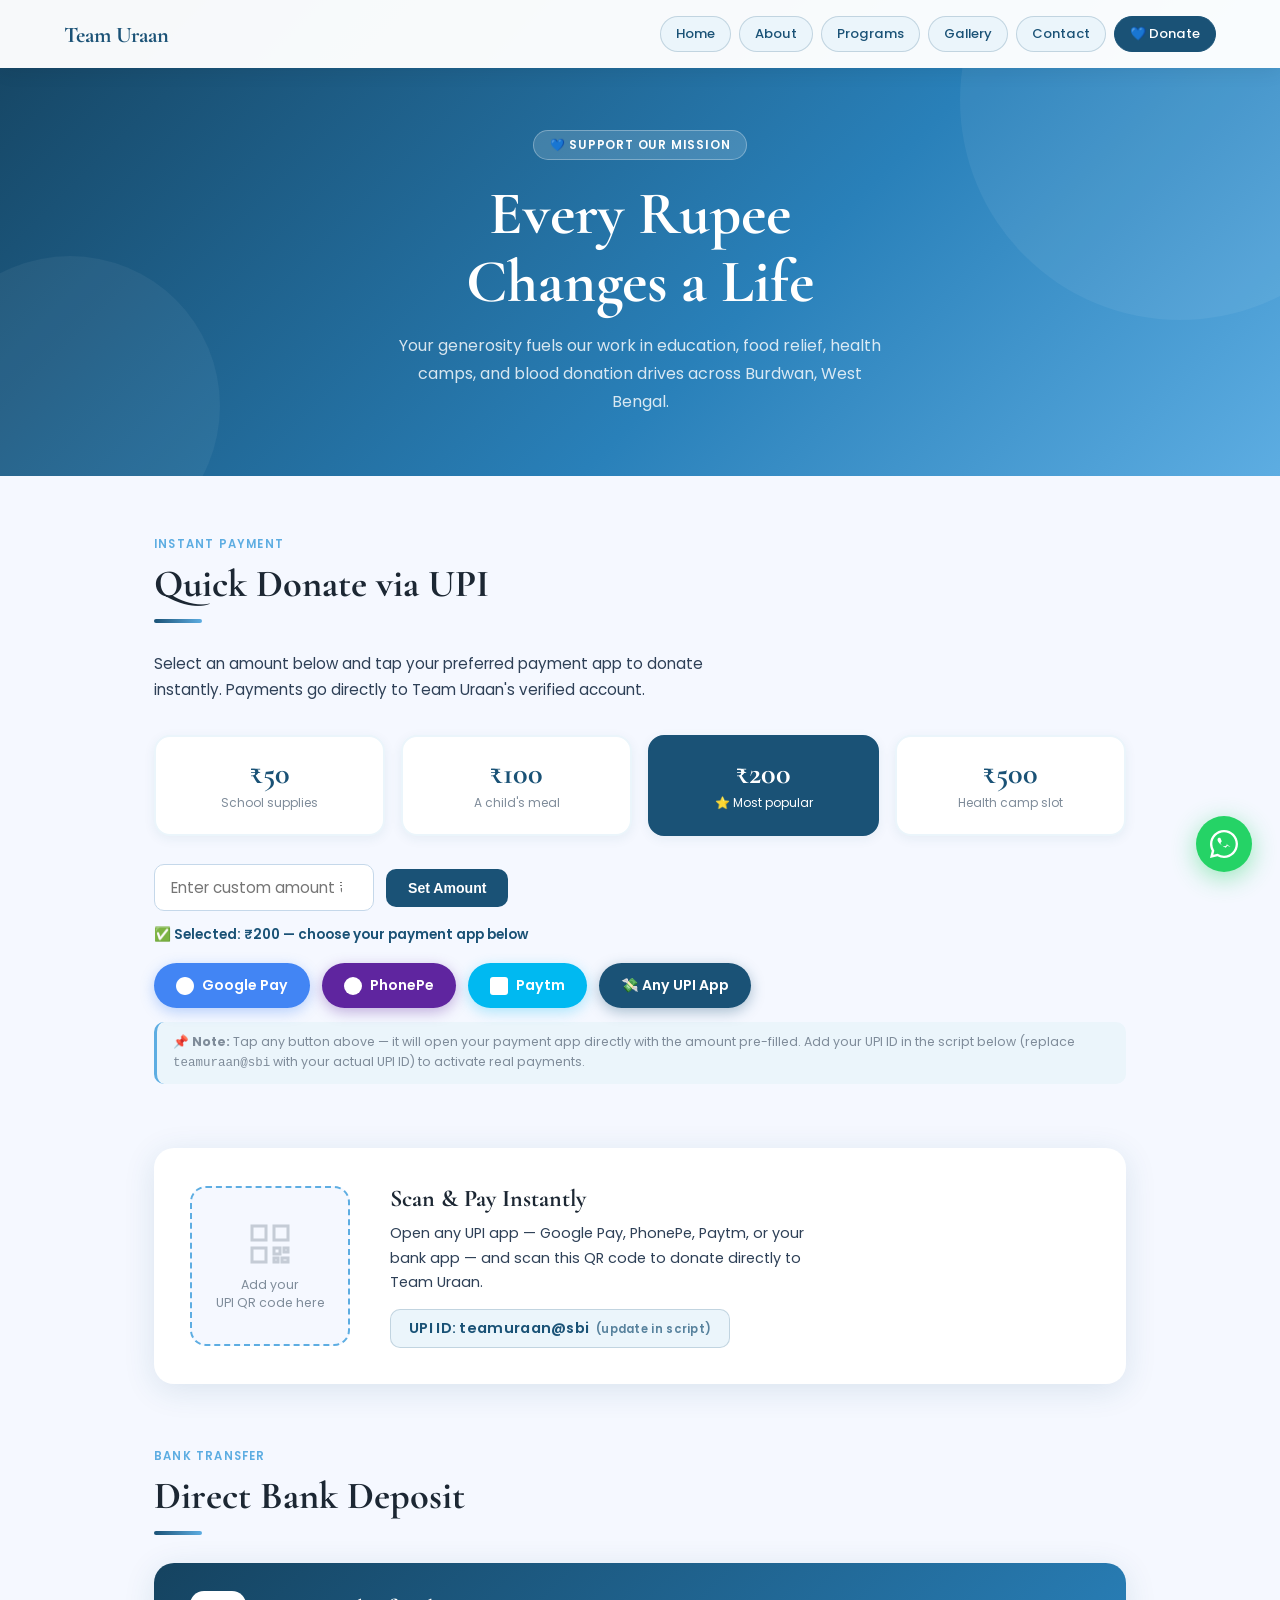
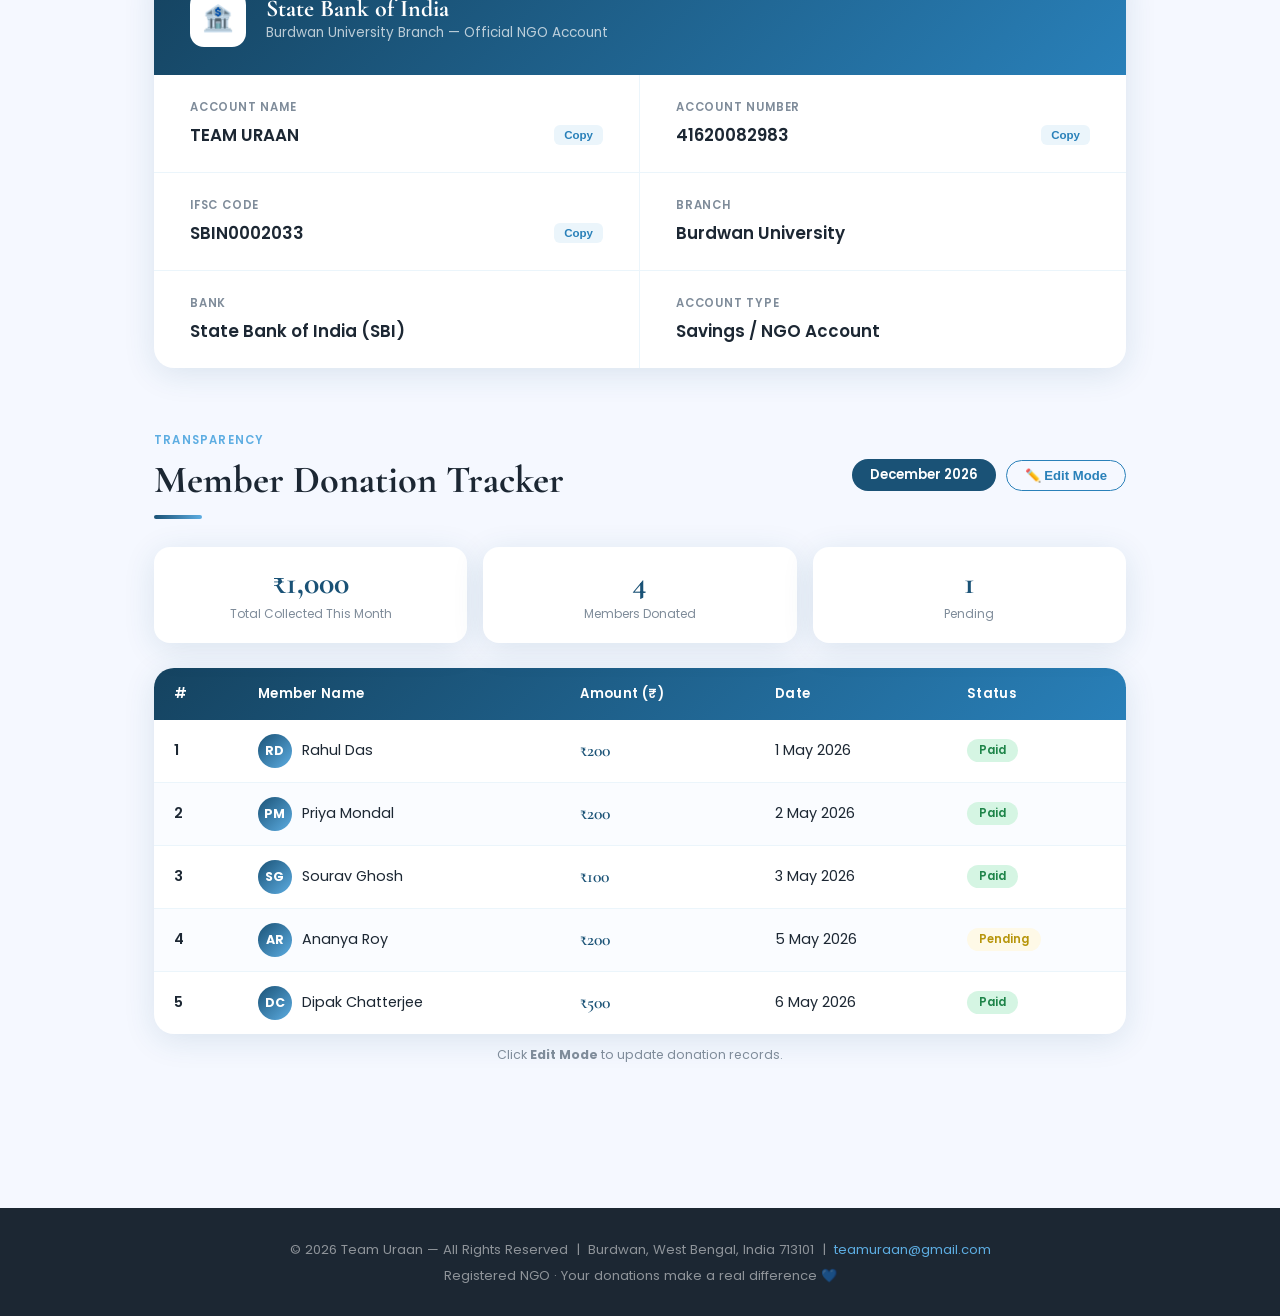
==== donate.html @ f7620a0d "payment method add" ====
<!DOCTYPE html>
<html lang="en">
<head>
  <meta charset="UTF-8"/>
  <meta name="viewport" content="width=device-width, initial-scale=1.0"/>
  <title>Donate – Team Uraan</title>
  <link href="https://fonts.googleapis.com/css2?family=Cormorant+Garamond:wght@400;600;700&family=Poppins:wght@300;400;500;600;700&display=swap" rel="stylesheet"/>
  <style>
    /* ── VARIABLES (Blue Theme) ───────────────── */
    :root {
      --blue-dark:   #1A5276;
      --blue:        #2980B9;
      --blue-light:  #5DADE2;
      --blue-pale:   #EBF5FB;
      --blue-xpale:  #F5F8FF;
      --navy:        #154360;
      --white:       #FFFFFF;
      --text-dark:   #1C2733;
      --text-mid:    #2E4057;
      --text-soft:   #7F8C9A;
      --radius:      14px;
      --shadow:      0 6px 32px rgba(26,82,118,.12);
      --shadow-lg:   0 14px 48px rgba(26,82,118,.22);
    }

    /* ── RESET ────────────────────────────────── */
    *, *::before, *::after { box-sizing: border-box; margin: 0; padding: 0; }
    html { scroll-behavior: smooth; }
    body {
      font-family: 'Poppins', sans-serif;
      background: var(--blue-xpale);
      color: var(--text-dark);
      overflow-x: hidden;
    }
    a { text-decoration: none; color: inherit; }
    img { max-width: 100%; display: block; }

    /* ── REVEAL ANIMATION ─────────────────────── */
    .reveal {
      opacity: 0; transform: translateY(28px);
      transition: opacity .6s ease, transform .6s ease;
    }
    .reveal.visible { opacity: 1; transform: none; }

    /* ── NAVBAR ───────────────────────────────── */
    nav {
      position: fixed; top: 0; left: 0; width: 100%;
      display: flex; align-items: center; justify-content: space-between;
      flex-wrap: wrap; gap: 8px; padding: 10px 5%;
      min-height: 68px;
      background: rgba(255,255,255,.97);
      box-shadow: 0 2px 20px rgba(0,0,0,.08);
      z-index: 9999;
    }
    .nav-brand { display: flex; align-items: center; gap: 10px; }
    .nav-brand img {
      width: 42px; height: 42px; border-radius: 50%; object-fit: cover;
      border: 2px solid var(--blue-light);
    }
    .nav-name {
      font-family: 'Cormorant Garamond', serif;
      font-size: 1.4rem; font-weight: 700; color: var(--blue-dark);
    }
    .nav-links { display: flex; flex-wrap: wrap; gap: 8px; list-style: none; }
    .nav-links a {
      display: inline-block; font-size: .82rem; font-weight: 500;
      color: var(--blue-dark); background: var(--blue-pale);
      border: 1.5px solid rgba(26,82,118,.2);
      padding: 7px 15px; border-radius: 40px; white-space: nowrap;
    }
    .nav-links a.active-page {
      background: var(--blue-dark); color: white; border-color: var(--blue-dark);
    }

    /* ── PAGE HERO ────────────────────────────── */
    .page-hero {
      padding: 130px 5% 60px;
      background: linear-gradient(135deg, var(--navy) 0%, var(--blue) 60%, var(--blue-light) 100%);
      text-align: center; position: relative; overflow: hidden;
    }
    .page-hero::before {
      content: '';
      position: absolute; top: -120px; right: -120px;
      width: 440px; height: 440px; border-radius: 50%;
      background: rgba(255,255,255,.06);
    }
    .page-hero::after {
      content: '';
      position: absolute; bottom: -80px; left: -80px;
      width: 300px; height: 300px; border-radius: 50%;
      background: rgba(255,255,255,.05);
    }
    .page-hero-inner { position: relative; z-index: 1; max-width: 680px; margin: 0 auto; }
    .hero-chip {
      display: inline-block; background: rgba(255,255,255,.15);
      color: white; border: 1px solid rgba(255,255,255,.3);
      padding: 5px 16px; border-radius: 40px;
      font-size: .75rem; font-weight: 600; letter-spacing: .8px;
      text-transform: uppercase; margin-bottom: 20px;
    }
    .page-hero h1 {
      font-family: 'Cormorant Garamond', serif;
      font-size: clamp(2.4rem, 6vw, 3.8rem);
      font-weight: 700; color: white; line-height: 1.12; margin-bottom: 16px;
    }
    .page-hero p {
      font-size: 1rem; color: rgba(255,255,255,.82);
      line-height: 1.75; max-width: 500px; margin: 0 auto;
    }

    /* ── MAIN LAYOUT ──────────────────────────── */
    main { max-width: 1100px; margin: 0 auto; padding: 60px 5% 80px; }

    .section-label {
      font-size: .72rem; font-weight: 600; letter-spacing: 1.2px;
      text-transform: uppercase; color: var(--blue-light); margin-bottom: 8px;
    }
    .section-title {
      font-family: 'Cormorant Garamond', serif;
      font-size: clamp(1.8rem, 3.5vw, 2.4rem);
      font-weight: 700; color: var(--text-dark); margin-bottom: 10px;
    }
    .divider {
      width: 48px; height: 4px;
      background: linear-gradient(90deg, var(--blue-dark), var(--blue-light));
      border-radius: 4px; margin: 12px 0 28px;
    }

    /* ── QUICK DONATE SECTION ─────────────────── */
    #quick-donate { margin-bottom: 64px; }

    .quick-donate-intro {
      margin-bottom: 32px;
    }
    .quick-donate-intro p {
      font-size: .95rem; color: var(--text-mid); line-height: 1.7; max-width: 560px;
    }

    /* Amount grid */
    .amount-grid {
      display: grid;
      grid-template-columns: repeat(4, 1fr);
      gap: 16px; margin-bottom: 28px;
    }
    .amount-btn {
      background: white;
      border: 2px solid var(--blue-pale);
      border-radius: 16px;
      padding: 22px 16px;
      text-align: center; cursor: pointer;
      transition: all .2s;
      display: block; text-decoration: none;
      box-shadow: 0 3px 12px rgba(26,82,118,.07);
    }
    .amount-btn:hover, .amount-btn.selected {
      border-color: var(--blue);
      background: var(--blue-pale);
      box-shadow: var(--shadow);
      transform: translateY(-3px);
    }
    .amount-btn .amt {
      font-family: 'Cormorant Garamond', serif;
      font-size: 1.9rem; font-weight: 700;
      color: var(--blue-dark); display: block; line-height: 1;
    }
    .amount-btn .amt-sub {
      font-size: .75rem; color: var(--text-soft);
      margin-top: 5px; display: block;
    }
    .amount-btn.featured {
      background: var(--blue-dark); border-color: var(--blue-dark);
    }
    .amount-btn.featured .amt,
    .amount-btn.featured .amt-sub { color: white; }
    .amount-btn.featured:hover { background: var(--navy); border-color: var(--navy); }

    /* UPI Pay buttons row */
    .upi-row {
      display: flex; gap: 12px; flex-wrap: wrap; margin-bottom: 12px;
    }
    .upi-btn {
      display: inline-flex; align-items: center; gap: 8px;
      padding: 12px 22px; border-radius: 40px;
      font-size: .88rem; font-weight: 600;
      cursor: pointer; border: none; transition: all .2s;
      text-decoration: none;
    }
    .upi-btn-gpay {
      background: #4285F4; color: white;
      box-shadow: 0 4px 14px rgba(66,133,244,.35);
    }
    .upi-btn-phonepe {
      background: #5f259f; color: white;
      box-shadow: 0 4px 14px rgba(95,37,159,.35);
    }
    .upi-btn-paytm {
      background: #00B9F1; color: white;
      box-shadow: 0 4px 14px rgba(0,185,241,.3);
    }
    .upi-btn-upi {
      background: var(--blue-dark); color: white;
      box-shadow: 0 4px 14px rgba(26,82,118,.35);
    }
    .upi-btn svg { width: 18px; height: 18px; }

    .custom-amount-row {
      display: flex; gap: 12px; align-items: center; margin-top: 4px;
    }
    .custom-amount-row input {
      flex: 1; max-width: 220px;
      padding: 11px 16px; border-radius: 10px;
      border: 1.5px solid #C5D8EA;
      font-size: .95rem; font-family: 'Poppins', sans-serif;
      color: var(--text-dark); background: white; outline: none;
      transition: border-color .2s;
    }
    .custom-amount-row input:focus { border-color: var(--blue); }
    .custom-amount-row button {
      padding: 11px 22px; border-radius: 10px;
      background: var(--blue-dark); color: white;
      border: none; font-size: .88rem; font-weight: 600;
      cursor: pointer;
    }

    .upi-note {
      font-size: .78rem; color: var(--text-soft);
      margin-top: 14px; line-height: 1.6;
      background: var(--blue-pale);
      padding: 10px 16px; border-radius: 10px;
      border-left: 3px solid var(--blue-light);
    }

    /* ── BANK DETAILS SECTION ─────────────────── */
    #bank-details { margin-bottom: 64px; }

    .bank-card {
      background: white;
      border-radius: 20px;
      box-shadow: var(--shadow);
      overflow: hidden;
    }
    .bank-card-header {
      background: linear-gradient(135deg, var(--navy), var(--blue));
      padding: 28px 36px; display: flex; align-items: center; gap: 20px;
    }
    .bank-logo {
      width: 56px; height: 56px; border-radius: 14px;
      background: white;
      display: flex; align-items: center; justify-content: center;
      font-size: 1.6rem; flex-shrink: 0;
    }
    .bank-card-header h3 {
      font-family: 'Cormorant Garamond', serif;
      font-size: 1.5rem; font-weight: 700; color: white;
    }
    .bank-card-header p { color: rgba(255,255,255,.7); font-size: .85rem; }

    .bank-details-grid {
      display: grid; grid-template-columns: 1fr 1fr;
      gap: 0;
    }
    .bank-detail-item {
      padding: 24px 36px;
      border-bottom: 1px solid var(--blue-pale);
      border-right: 1px solid var(--blue-pale);
    }
    .bank-detail-item:nth-child(even) { border-right: none; }
    .bank-detail-item:nth-last-child(-n+2) { border-bottom: none; }

    .bank-detail-item label {
      font-size: .72rem; font-weight: 600; letter-spacing: .8px;
      text-transform: uppercase; color: var(--text-soft); display: block; margin-bottom: 6px;
    }
    .bank-detail-item .value {
      font-size: 1.05rem; font-weight: 600; color: var(--text-dark);
      display: flex; align-items: center; justify-content: space-between; gap: 8px;
    }
    .copy-btn {
      background: var(--blue-pale); border: none;
      color: var(--blue); padding: 4px 10px;
      border-radius: 6px; font-size: .72rem; font-weight: 600;
      cursor: pointer; white-space: nowrap; transition: all .2s;
    }
    .copy-btn:hover { background: var(--blue); color: white; }
    .copy-btn.copied { background: #27AE60; color: white; }

    /* ── DONATION TRACKER ─────────────────────── */
    #tracker { margin-bottom: 64px; }

    .tracker-header-row {
      display: flex; align-items: center; justify-content: space-between;
      flex-wrap: wrap; gap: 16px; margin-bottom: 28px;
    }
    .tracker-month-badge {
      background: var(--blue-dark); color: white;
      padding: 6px 18px; border-radius: 40px;
      font-size: .82rem; font-weight: 600;
    }

    /* Edit mode toggle */
    .edit-toggle-btn {
      background: none; border: 1.5px solid var(--blue);
      color: var(--blue); padding: 7px 18px; border-radius: 40px;
      font-size: .82rem; font-weight: 600; cursor: pointer;
      transition: all .2s;
    }
    .edit-toggle-btn:hover, .edit-toggle-btn.active {
      background: var(--blue-dark); color: white; border-color: var(--blue-dark);
    }

    .tracker-table-wrap {
      background: white; border-radius: 20px;
      box-shadow: var(--shadow); overflow: hidden;
    }

    table {
      width: 100%; border-collapse: collapse;
    }
    thead {
      background: linear-gradient(135deg, var(--navy), var(--blue));
    }
    thead th {
      padding: 16px 20px; text-align: left;
      color: white; font-size: .82rem; font-weight: 600;
      letter-spacing: .4px;
    }
    tbody tr { border-bottom: 1px solid var(--blue-pale); }
    tbody tr:last-child { border-bottom: none; }
    tbody tr:nth-child(even) { background: #FAFCFF; }
    tbody td {
      padding: 14px 20px; font-size: .9rem; color: var(--text-dark);
      vertical-align: middle;
    }
    tbody td:first-child { font-weight: 600; }

    .member-avatar {
      width: 34px; height: 34px; border-radius: 50%;
      background: linear-gradient(135deg, var(--blue-dark), var(--blue-light));
      color: white; font-size: .78rem; font-weight: 700;
      display: inline-flex; align-items: center; justify-content: center;
      margin-right: 10px; flex-shrink: 0;
    }
    .name-cell { display: flex; align-items: center; }

    .amount-cell {
      font-weight: 600; color: var(--blue-dark);
      font-family: 'Cormorant Garamond', serif; font-size: 1.1rem;
    }

    .status-badge {
      display: inline-block; padding: 3px 12px; border-radius: 20px;
      font-size: .72rem; font-weight: 600;
    }
    .status-paid   { background: #D5F5E3; color: #1E8449; }
    .status-pending { background: #FEF9E7; color: #B7950B; }

    /* Editable cells */
    .editable-cell input,
    .editable-cell select {
      width: 100%; padding: 6px 10px;
      border: 1.5px solid var(--blue-pale); border-radius: 8px;
      font-family: 'Poppins', sans-serif; font-size: .88rem;
      color: var(--text-dark); background: var(--blue-xpale);
      outline: none;
    }
    .editable-cell input:focus,
    .editable-cell select:focus { border-color: var(--blue); }

    .edit-mode-hint {
      font-size: .78rem; color: var(--text-soft);
      margin-top: 12px; text-align: center;
    }

    /* Add row button */
    .add-row-btn {
      width: 100%; padding: 14px;
      background: var(--blue-pale); border: 2px dashed var(--blue-light);
      color: var(--blue); font-size: .88rem; font-weight: 600;
      cursor: pointer; border-radius: 0 0 20px 20px;
      transition: all .2s;
    }
    .add-row-btn:hover { background: var(--blue-pale); color: var(--blue-dark); }

    .tracker-summary {
      display: grid; grid-template-columns: repeat(3, 1fr);
      gap: 16px; margin-top: 20px;
    }
    .summary-card {
      background: white; border-radius: 16px;
      padding: 20px 24px; box-shadow: var(--shadow);
      text-align: center;
    }
    .summary-card .s-num {
      font-family: 'Cormorant Garamond', serif;
      font-size: 2rem; font-weight: 700; color: var(--blue-dark);
      display: block; line-height: 1;
    }
    .summary-card .s-label {
      font-size: .75rem; color: var(--text-soft);
      margin-top: 6px; display: block;
    }

    /* ── QR SECTION ───────────────────────────── */
    .qr-section {
      background: white; border-radius: 20px;
      box-shadow: var(--shadow); padding: 36px;
      display: flex; align-items: center; gap: 40px;
      margin-bottom: 64px; flex-wrap: wrap;
    }
    .qr-box {
      width: 160px; height: 160px; flex-shrink: 0;
      background: var(--blue-xpale);
      border: 2px dashed var(--blue-light);
      border-radius: 16px;
      display: flex; flex-direction: column;
      align-items: center; justify-content: center;
      color: var(--text-soft); font-size: .78rem; text-align: center;
      gap: 8px;
    }
    .qr-box svg { opacity: .4; }
    .qr-info h3 {
      font-family: 'Cormorant Garamond', serif;
      font-size: 1.5rem; font-weight: 700;
      color: var(--text-dark); margin-bottom: 8px;
    }
    .qr-info p {
      font-size: .9rem; color: var(--text-mid); line-height: 1.7; max-width: 420px;
    }
    .upi-id-display {
      display: inline-block; margin-top: 14px;
      background: var(--blue-pale); border: 1.5px solid rgba(26,82,118,.2);
      color: var(--blue-dark); padding: 8px 18px; border-radius: 10px;
      font-size: .9rem; font-weight: 600; letter-spacing: .3px;
    }

    /* ── FOOTER ───────────────────────────────── */
    .donate-footer {
      background: var(--text-dark, #1C2733);
      padding: 32px 5%;
      text-align: center; color: rgba(255,255,255,.5);
      font-size: .82rem;
    }
    .donate-footer a { color: var(--blue-light); }

    /* ── WHATSAPP ─────────────────────────────── */
    .whatsapp-float {
      position: fixed; bottom: 28px; right: 28px;
      width: 56px; height: 56px; background: #25D366;
      border-radius: 50%; display: flex; align-items: center; justify-content: center;
      box-shadow: 0 6px 24px rgba(37,211,102,.45); z-index: 9999;
    }

    /* ── RESPONSIVE ───────────────────────────── */
    @media (max-width: 768px) {
      .amount-grid { grid-template-columns: repeat(2, 1fr); }
      .bank-details-grid { grid-template-columns: 1fr; }
      .bank-detail-item { border-right: none !important; }
      .bank-detail-item:last-child { border-bottom: none; }
      .tracker-summary { grid-template-columns: 1fr 1fr; }
      .qr-section { flex-direction: column; align-items: flex-start; gap: 24px; }
      nav { padding: 8px 4%; }
      .nav-links a { font-size: .72rem; padding: 6px 11px; }
    }
    @media (max-width: 480px) {
      .amount-grid { grid-template-columns: repeat(2, 1fr); }
      .tracker-summary { grid-template-columns: 1fr; }
      .bank-detail-item { padding: 18px 20px; }
      .bank-card-header { padding: 20px; }
    }
  </style>
</head>
<body>

  <!-- ── NAVBAR ─────────────────────────────── -->
  <nav>
    <div class="nav-brand">
      <!-- Replace logo.jpg with your actual logo file -->
      <img src="logo.jpg" alt="Team Uraan Logo" onerror="this.style.display='none'"/>
      <span class="nav-name">Team Uraan</span>
    </div>
    <ul class="nav-links">
      <li><a href="index.html">Home</a></li>
      <li><a href="index.html#about">About</a></li>
      <li><a href="index.html#programs">Programs</a></li>
      <li><a href="index.html#gallery">Gallery</a></li>
      <li><a href="index.html#contact">Contact</a></li>
      <li><a href="donate.html" class="active-page">💙 Donate</a></li>
    </ul>
  </nav>

  <!-- ── PAGE HERO ──────────────────────────── -->
  <div class="page-hero">
    <div class="page-hero-inner reveal">
      <span class="hero-chip">💙 Support Our Mission</span>
      <h1>Every Rupee<br/>Changes a Life</h1>
      <p>Your generosity fuels our work in education, food relief, health camps, and blood donation drives across Burdwan, West Bengal.</p>
    </div>
  </div>

  <main>

    <!-- ══════════════════════════════════════
         QUICK DONATE — UPI BUTTONS
    ══════════════════════════════════════ -->
    <section id="quick-donate">
      <div class="reveal">
        <p class="section-label">Instant Payment</p>
        <h2 class="section-title">Quick Donate via UPI</h2>
        <div class="divider"></div>
        <div class="quick-donate-intro">
          <p>Select an amount below and tap your preferred payment app to donate instantly. Payments go directly to Team Uraan's verified account.</p>
        </div>
      </div>

      <!-- Amount Selection -->
      <div class="amount-grid reveal">
        <a class="amount-btn" data-amount="50" onclick="selectAmount(this, 50)">
          <span class="amt">₹50</span>
          <span class="amt-sub">School supplies</span>
        </a>
        <a class="amount-btn" data-amount="100" onclick="selectAmount(this, 100)">
          <span class="amt">₹100</span>
          <span class="amt-sub">A child's meal</span>
        </a>
        <a class="amount-btn featured" data-amount="200" onclick="selectAmount(this, 200)">
          <span class="amt">₹200</span>
          <span class="amt-sub">⭐ Most popular</span>
        </a>
        <a class="amount-btn" data-amount="500" onclick="selectAmount(this, 500)">
          <span class="amt">₹500</span>
          <span class="amt-sub">Health camp slot</span>
        </a>
      </div>

      <!-- Custom amount -->
      <div class="custom-amount-row reveal">
        <input type="number" id="customAmount" placeholder="Enter custom amount ₹" min="1"/>
        <button onclick="setCustomAmount()">Set Amount</button>
      </div>

      <!-- Selected amount display -->
      <p id="selectedDisplay" style="font-size:.85rem;color:var(--blue-dark);font-weight:600;margin:14px 0 18px;"></p>

      <!-- UPI App Buttons -->
      <div class="upi-row reveal">
        <a id="gpayBtn" class="upi-btn upi-btn-gpay" href="#" onclick="openUPI('gpay')">
          <svg viewBox="0 0 24 24" fill="white"><path d="M12 0C5.372 0 0 5.373 0 12s5.372 12 12 12c6.627 0 12-5.373 12-12S18.627 0 12 0z"/></svg>
          Google Pay
        </a>
        <a id="phonepeBtn" class="upi-btn upi-btn-phonepe" href="#" onclick="openUPI('phonepe')">
          <svg viewBox="0 0 24 24" fill="white"><circle cx="12" cy="12" r="12"/></svg>
          PhonePe
        </a>
        <a id="paytmBtn" class="upi-btn upi-btn-paytm" href="#" onclick="openUPI('paytm')">
          <svg viewBox="0 0 24 24" fill="white"><rect width="24" height="24" rx="4"/></svg>
          Paytm
        </a>
        <a id="upiBtn" class="upi-btn upi-btn-upi" href="#" onclick="openUPI('upi')">
          💸 Any UPI App
        </a>
      </div>

      <div class="upi-note reveal">
        📌 <strong>Note:</strong> Tap any button above — it will open your payment app directly with the amount pre-filled.
        Add your UPI ID in the script below (replace <code>teamuraan@sbi</code> with your actual UPI ID) to activate real payments.
      </div>
    </section>

    <!-- ══════════════════════════════════════
         QR CODE SECTION
    ══════════════════════════════════════ -->
    <div class="qr-section reveal">
      <div class="qr-box">
        <!-- Replace this with an <img src="qr.png"/> of your UPI QR code -->
        <svg width="48" height="48" viewBox="0 0 24 24" fill="none" stroke="currentColor" stroke-width="1.5">
          <rect x="3" y="3" width="7" height="7"/><rect x="14" y="3" width="7" height="7"/>
          <rect x="3" y="14" width="7" height="7"/><rect x="14" y="14" width="3" height="3"/>
          <rect x="19" y="14" width="2" height="2"/><rect x="14" y="19" width="2" height="2"/>
          <rect x="18" y="19" width="3" height="2"/>
        </svg>
        <span>Add your<br/>UPI QR code here</span>
      </div>
      <div class="qr-info">
        <h3>Scan & Pay Instantly</h3>
        <p>Open any UPI app — Google Pay, PhonePe, Paytm, or your bank app — and scan this QR code to donate directly to Team Uraan.</p>
        <div class="upi-id-display" id="upiDisplay">UPI ID: teamuraan@sbi &nbsp;<span style="font-size:.72rem;opacity:.7;">(update in script)</span></div>
      </div>
    </div>

    <!-- ══════════════════════════════════════
         BANK DETAILS
    ══════════════════════════════════════ -->
    <section id="bank-details">
      <div class="reveal">
        <p class="section-label">Bank Transfer</p>
        <h2 class="section-title">Direct Bank Deposit</h2>
        <div class="divider"></div>
      </div>

      <div class="bank-card reveal">
        <div class="bank-card-header">
          <div class="bank-logo">🏦</div>
          <div>
            <h3>State Bank of India</h3>
            <p>Burdwan University Branch — Official NGO Account</p>
          </div>
        </div>
        <div class="bank-details-grid">
          <div class="bank-detail-item">
            <label>Account Name</label>
            <div class="value">
              TEAM URAAN
              <button class="copy-btn" onclick="copyText('TEAM URAAN', this)">Copy</button>
            </div>
          </div>
          <div class="bank-detail-item">
            <label>Account Number</label>
            <div class="value">
              41620082983
              <button class="copy-btn" onclick="copyText('41620082983', this)">Copy</button>
            </div>
          </div>
          <div class="bank-detail-item">
            <label>IFSC Code</label>
            <div class="value">
              SBIN0002033
              <button class="copy-btn" onclick="copyText('SBIN0002033', this)">Copy</button>
            </div>
          </div>
          <div class="bank-detail-item">
            <label>Branch</label>
            <div class="value">Burdwan University</div>
          </div>
          <div class="bank-detail-item">
            <label>Bank</label>
            <div class="value">State Bank of India (SBI)</div>
          </div>
          <div class="bank-detail-item">
            <label>Account Type</label>
            <div class="value">Savings / NGO Account</div>
          </div>
        </div>
      </div>
    </section>

    <!-- ══════════════════════════════════════
         MONTHLY DONATION TRACKER
    ══════════════════════════════════════ -->
    <section id="tracker">
      <div class="tracker-header-row reveal">
        <div>
          <p class="section-label">Transparency</p>
          <h2 class="section-title">Member Donation Tracker</h2>
          <div class="divider" style="margin-bottom:0;"></div>
        </div>
        <div style="display:flex;gap:10px;align-items:center;flex-wrap:wrap;">
          <span class="tracker-month-badge" id="currentMonth">Loading...</span>
          <button class="edit-toggle-btn" id="editToggle" onclick="toggleEditMode()">✏️ Edit Mode</button>
        </div>
      </div>

      <!-- Summary cards -->
      <div class="tracker-summary reveal">
        <div class="summary-card">
          <span class="s-num" id="totalAmount">₹0</span>
          <span class="s-label">Total Collected This Month</span>
        </div>
        <div class="summary-card">
          <span class="s-num" id="totalMembers">0</span>
          <span class="s-label">Members Donated</span>
        </div>
        <div class="summary-card">
          <span class="s-num" id="pendingCount">0</span>
          <span class="s-label">Pending</span>
        </div>
      </div>
      <br/>

      <div class="tracker-table-wrap reveal">
        <table id="donationTable">
          <thead>
            <tr>
              <th>#</th>
              <th>Member Name</th>
              <th>Amount (₹)</th>
              <th>Date</th>
              <th>Status</th>
            </tr>
          </thead>
          <tbody id="tableBody">
            <!-- Rows injected by JS -->
          </tbody>
        </table>
        <button class="add-row-btn" id="addRowBtn" onclick="addRow()" style="display:none;">
          + Add Member
        </button>
      </div>

      <p class="edit-mode-hint" id="editHint">Click <strong>Edit Mode</strong> to update donation records.</p>
    </section>

  </main>

  <!-- ── FOOTER ──────────────────────────────── -->
  <div class="donate-footer">
    <p>© 2026 Team Uraan — All Rights Reserved &nbsp;|&nbsp;
    Burdwan, West Bengal, India 713101 &nbsp;|&nbsp;
    <a href="mailto:teamuraan@gmail.com">teamuraan@gmail.com</a></p>
    <p style="margin-top:6px;">Registered NGO · Your donations make a real difference 💙</p>
  </div>

  <!-- ── WHATSAPP FLOAT ─────────────────────── -->
  <a href="https://wa.me/918768748491" target="_blank" class="whatsapp-float">
    <svg xmlns="http://www.w3.org/2000/svg" viewBox="0 0 32 32" width="28" height="28" fill="white">
      <path d="M16 0C7.163 0 0 7.163 0 16c0 2.822.736 5.471 2.027 7.772L0 32l8.469-2.001A15.938 15.938 0 0 0 16 32c8.837 0 16-7.163 16-16S24.837 0 16 0zm0 29.333a13.27 13.27 0 0 1-6.756-1.845l-.485-.287-4.99 1.178 1.234-4.862-.317-.499A13.254 13.254 0 0 1 2.667 16C2.667 8.636 8.636 2.667 16 2.667S29.333 8.636 29.333 16 23.364 29.333 16 29.333zm7.27-9.878c-.398-.199-2.354-1.161-2.718-1.294-.365-.133-.63-.199-.896.199-.265.398-1.029 1.294-1.261 1.559-.232.265-.465.299-.863.1-.398-.199-1.681-.619-3.2-1.974-1.183-1.054-1.981-2.356-2.213-2.754-.232-.398-.025-.613.174-.811.179-.178.398-.465.597-.697.199-.232.265-.398.398-.664.133-.265.066-.498-.033-.697-.1-.199-.896-2.158-1.228-2.954-.323-.775-.651-.67-.896-.682-.232-.011-.498-.013-.764-.013s-.697.1-.863.298c-.232.265-.896.877-.896 2.138s.917 2.481 1.045 2.647c.133.166 1.797 2.862 4.453 4.006.623.269 1.108.429 1.487.549.625.199 1.194.171 1.643.104.501-.075 1.543-.63 1.76-1.238.218-.608.218-1.129.153-1.238-.066-.11-.265-.166-.564-.265z"/>
    </svg>
  </a>

  <script>
    /* ══════════════════════════════════════════
       ⚙️  CONFIG — Update these values
    ══════════════════════════════════════════ */
    const UPI_ID   = 'teamuraan@sbi';   // ← Replace with your actual UPI ID
    const UPI_NAME = 'Team Uraan';

    /* ── Scroll reveal ─────────────────────── */
    const observer = new IntersectionObserver(
      entries => entries.forEach(e => { if (e.isIntersecting) e.target.classList.add('visible'); }),
      { threshold: 0.1 }
    );
    document.querySelectorAll('.reveal').forEach(el => observer.observe(el));

    /* ── Current month display ─────────────── */
    const months = ['January','February','March','April','May','June',
                    'July','August','September','October','November','December'];
    const now = new Date();
    document.getElementById('currentMonth').textContent =
      months[now.getMonth()] + ' ' + now.getFullYear();

    /* ── Amount selection ──────────────────── */
    let selectedAmount = 200; // default
    updateDisplay();

    function selectAmount(el, amt) {
      document.querySelectorAll('.amount-btn').forEach(b => b.classList.remove('selected'));
      el.classList.add('selected');
      selectedAmount = amt;
      document.getElementById('customAmount').value = '';
      updateDisplay();
    }

    function setCustomAmount() {
      const val = parseInt(document.getElementById('customAmount').value);
      if (!val || val < 1) { alert('Please enter a valid amount.'); return; }
      selectedAmount = val;
      document.querySelectorAll('.amount-btn').forEach(b => b.classList.remove('selected'));
      updateDisplay();
    }

    function updateDisplay() {
      const el = document.getElementById('selectedDisplay');
      if (selectedAmount)
        el.textContent = '✅ Selected: ₹' + selectedAmount + ' — choose your payment app below';
      else
        el.textContent = '';
    }

    /* ── UPI Deep Links ────────────────────── */
    function openUPI(app) {
      if (!selectedAmount) { alert('Please select a donation amount first.'); return; }
      const amt  = selectedAmount;
      const note = 'Donation to Team Uraan';
      const base = `pa=${encodeURIComponent(UPI_ID)}&pn=${encodeURIComponent(UPI_NAME)}&am=${amt}&cu=INR&tn=${encodeURIComponent(note)}`;

      const links = {
        gpay:    `tez://upi/pay?${base}`,
        phonepe: `phonepe://pay?${base}`,
        paytm:   `paytmmp://pay?${base}`,
        upi:     `upi://pay?${base}`
      };

      // Try to open the deep link; fallback to generic UPI
      const link = links[app] || links.upi;
      window.location.href = link;

      // Fallback after 2s if app not installed
      setTimeout(() => {
        const confirm = window.confirm(
          `Could not open ${app === 'gpay' ? 'Google Pay' : app === 'phonepe' ? 'PhonePe' : app === 'paytm' ? 'Paytm' : 'UPI App'}.\n\nWould you like to try the generic UPI link?`
        );
        if (confirm) window.location.href = `upi://pay?${base}`;
      }, 2500);
    }

    /* ── Copy to clipboard ─────────────────── */
    function copyText(text, btn) {
      navigator.clipboard.writeText(text).then(() => {
        btn.textContent = '✓ Copied!';
        btn.classList.add('copied');
        setTimeout(() => { btn.textContent = 'Copy'; btn.classList.remove('copied'); }, 2000);
      });
    }

    /* ══════════════════════════════════════════
       DONATION TRACKER
       To update: click Edit Mode, change values,
       click Save. Data saves in browser memory.
    ══════════════════════════════════════════ */
    let editMode = false;

    // ✏️ INITIAL DATA — add/update member names and amounts here
    let donationData = [
      { name: 'Rahul Das',       amount: 200, date: '2026-05-01', status: 'Paid' },
      { name: 'Priya Mondal',    amount: 200, date: '2026-05-02', status: 'Paid' },
      { name: 'Sourav Ghosh',    amount: 100, date: '2026-05-03', status: 'Paid' },
      { name: 'Ananya Roy',      amount: 200, date: '2026-05-05', status: 'Pending' },
      { name: 'Dipak Chatterjee',amount: 500, date: '2026-05-06', status: 'Paid' },
    ];

    renderTable();
    updateSummary();

    function renderTable() {
      const tbody = document.getElementById('tableBody');
      tbody.innerHTML = '';
      donationData.forEach((row, i) => {
        const tr = document.createElement('tr');
        tr.innerHTML = editMode ? `
          <td>${i + 1}</td>
          <td class="editable-cell"><input value="${row.name}" onchange="donationData[${i}].name=this.value"/></td>
          <td class="editable-cell"><input type="number" value="${row.amount}" onchange="donationData[${i}].amount=parseInt(this.value)||0;updateSummary()"/></td>
          <td class="editable-cell"><input type="date" value="${row.date}" onchange="donationData[${i}].date=this.value"/></td>
          <td class="editable-cell">
            <select onchange="donationData[${i}].status=this.value;updateSummary()">
              <option ${row.status==='Paid'?'selected':''}>Paid</option>
              <option ${row.status==='Pending'?'selected':''}>Pending</option>
            </select>
          </td>
          <td><button onclick="deleteRow(${i})" style="background:#fee;border:none;color:#c0392b;padding:4px 10px;border-radius:6px;cursor:pointer;font-size:.78rem;">✕</button></td>
        ` : `
          <td>${i + 1}</td>
          <td><div class="name-cell">
            <div class="member-avatar">${row.name.split(' ').map(w=>w[0]).join('').slice(0,2)}</div>
            ${row.name}
          </div></td>
          <td class="amount-cell">₹${row.amount.toLocaleString()}</td>
          <td>${formatDate(row.date)}</td>
          <td><span class="status-badge ${row.status==='Paid'?'status-paid':'status-pending'}">${row.status}</span></td>
        `;
        tbody.appendChild(tr);
      });
    }

    function formatDate(d) {
      if (!d) return '—';
      const dt = new Date(d);
      return dt.toLocaleDateString('en-IN', { day:'numeric', month:'short', year:'numeric' });
    }

    function updateSummary() {
      const paid   = donationData.filter(r => r.status === 'Paid');
      const total  = paid.reduce((s, r) => s + (r.amount || 0), 0);
      const pending = donationData.filter(r => r.status === 'Pending').length;
      document.getElementById('totalAmount').textContent  = '₹' + total.toLocaleString();
      document.getElementById('totalMembers').textContent = paid.length;
      document.getElementById('pendingCount').textContent = pending;
    }

    function toggleEditMode() {
      editMode = !editMode;
      const btn = document.getElementById('editToggle');
      const addBtn = document.getElementById('addRowBtn');
      const hint = document.getElementById('editHint');
      btn.textContent = editMode ? '💾 Save & Exit' : '✏️ Edit Mode';
      btn.classList.toggle('active', editMode);
      addBtn.style.display = editMode ? 'block' : 'none';
      hint.textContent = editMode
        ? '🟢 Edit mode ON — change names, amounts, dates and status freely.'
        : 'Click Edit Mode to update donation records.';
      renderTable();
      updateSummary();
    }

    function addRow() {
      donationData.push({
        name: 'New Member',
        amount: 200,
        date: new Date().toISOString().split('T')[0],
        status: 'Pending'
      });
      renderTable();
      updateSummary();
    }

    function deleteRow(i) {
      if (confirm('Remove ' + donationData[i].name + '?')) {
        donationData.splice(i, 1);
        renderTable();
        updateSummary();
      }
    }
  </script>

</body>
</html>
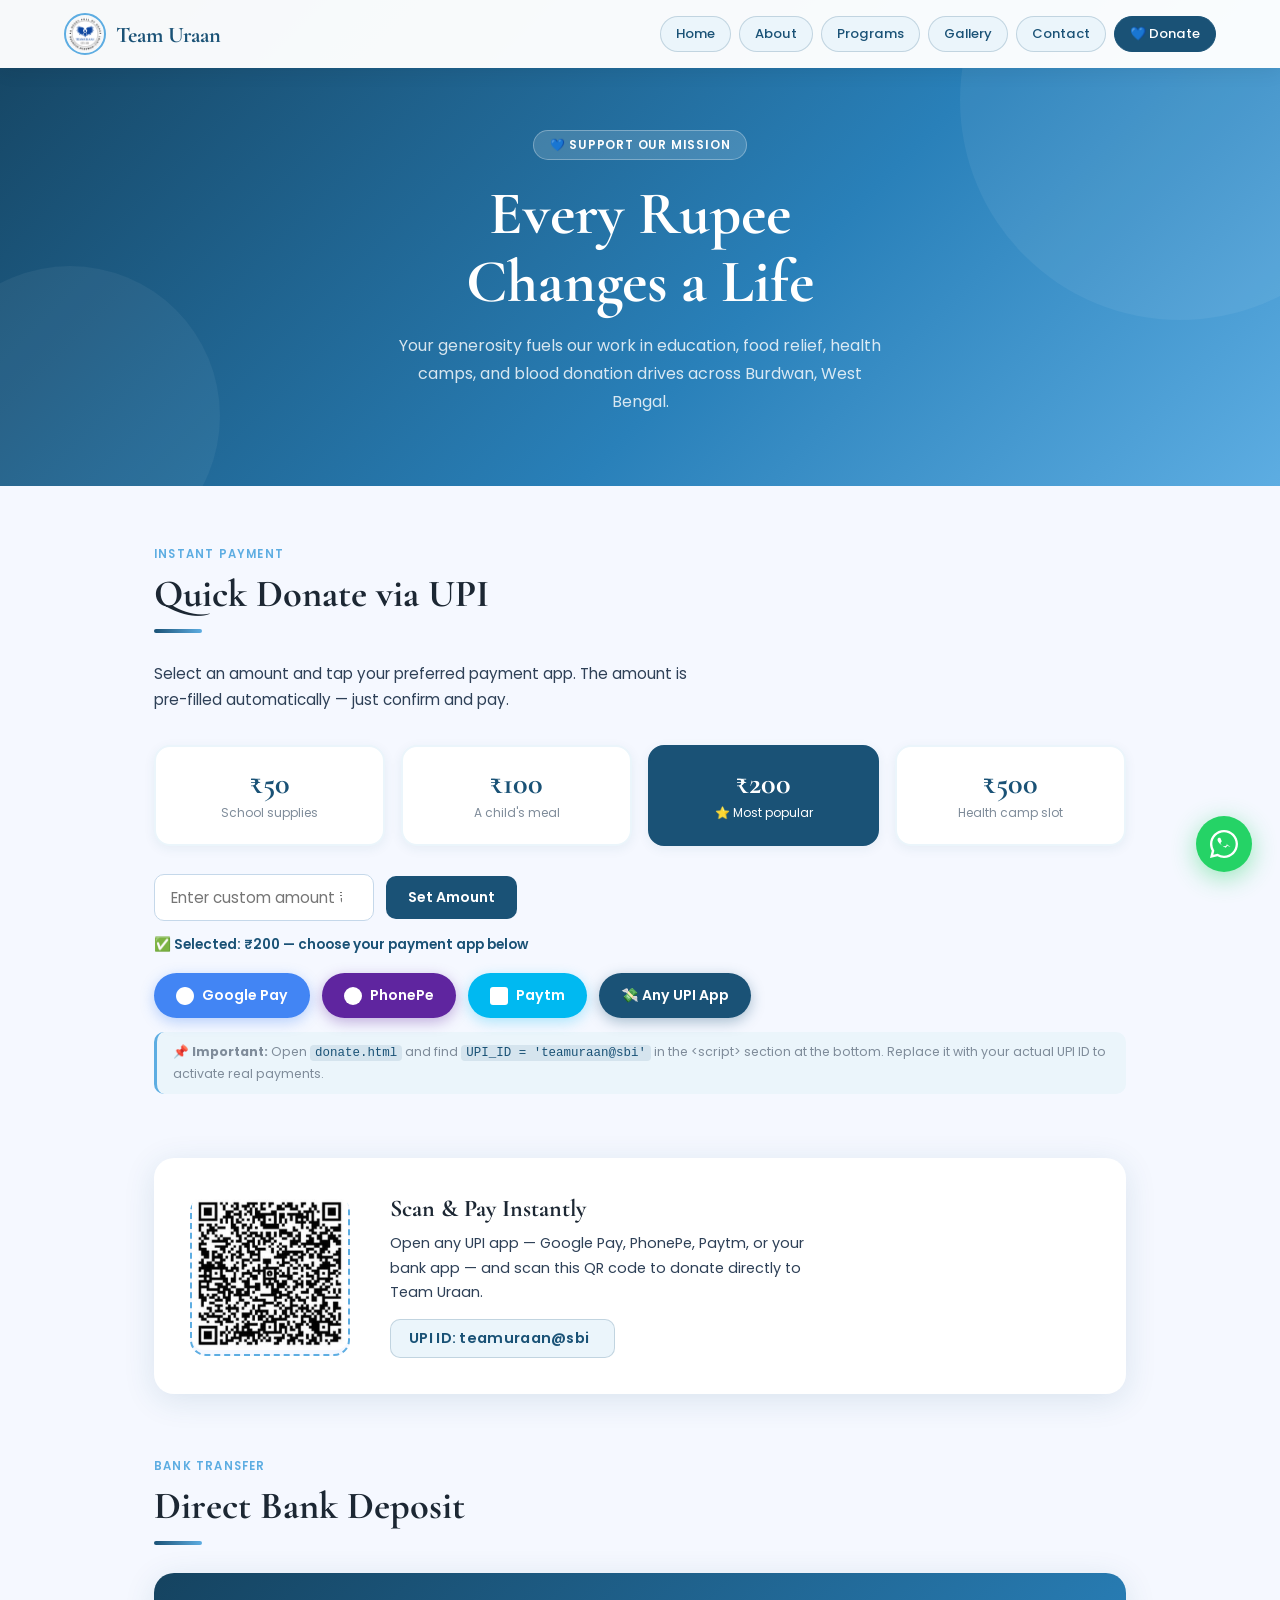
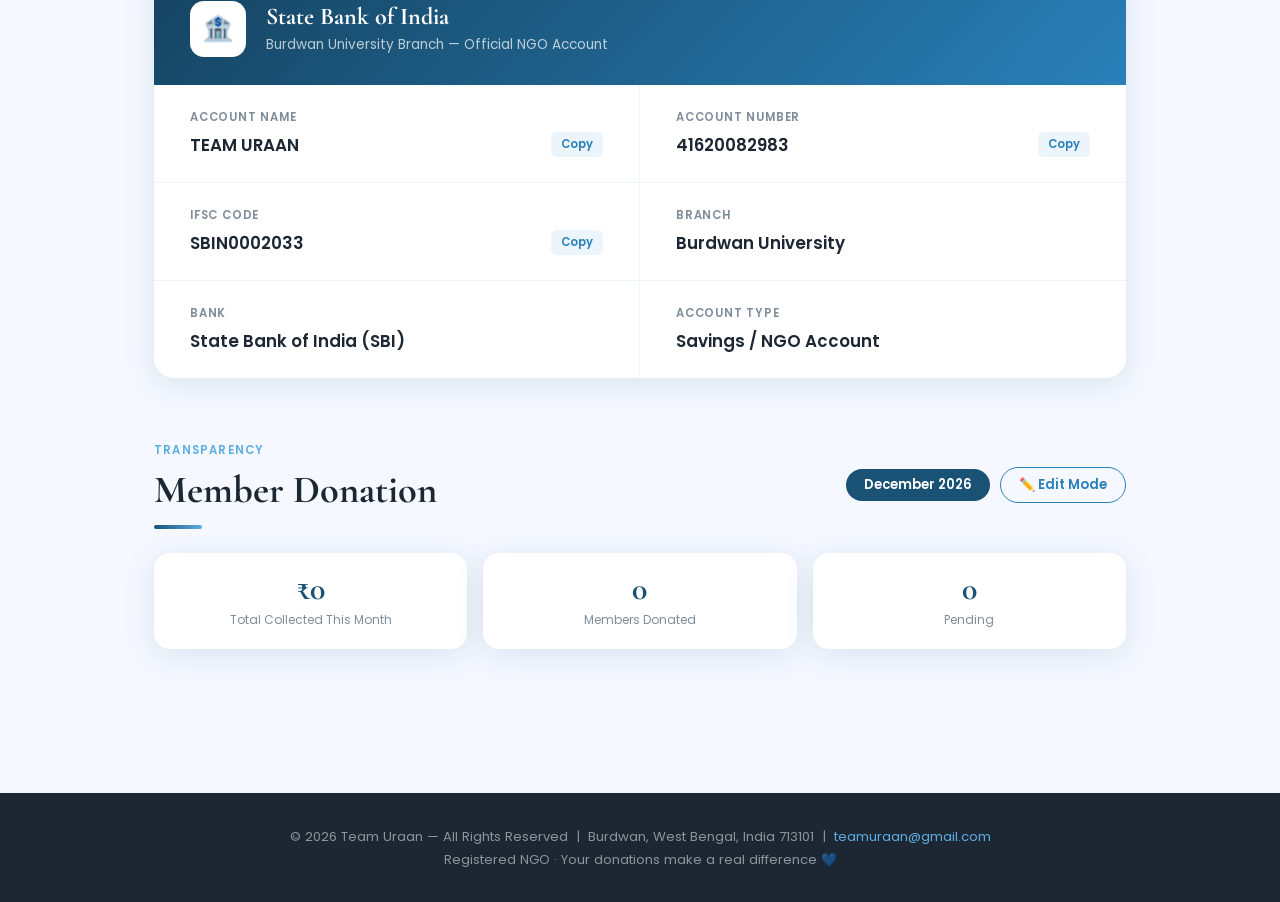
==== commit 4554612b: "payment updation" ====
--- a/donate.html
+++ b/donate.html
@@ -5,477 +5,17 @@
   <meta name="viewport" content="width=device-width, initial-scale=1.0"/>
   <title>Donate – Team Uraan</title>
   <link href="https://fonts.googleapis.com/css2?family=Cormorant+Garamond:wght@400;600;700&family=Poppins:wght@300;400;500;600;700&display=swap" rel="stylesheet"/>
-  <style>
-    /* ── VARIABLES (Blue Theme) ───────────────── */
-    :root {
-      --blue-dark:   #1A5276;
-      --blue:        #2980B9;
-      --blue-light:  #5DADE2;
-      --blue-pale:   #EBF5FB;
-      --blue-xpale:  #F5F8FF;
-      --navy:        #154360;
-      --white:       #FFFFFF;
-      --text-dark:   #1C2733;
-      --text-mid:    #2E4057;
-      --text-soft:   #7F8C9A;
-      --radius:      14px;
-      --shadow:      0 6px 32px rgba(26,82,118,.12);
-      --shadow-lg:   0 14px 48px rgba(26,82,118,.22);
-    }
-
-    /* ── RESET ────────────────────────────────── */
-    *, *::before, *::after { box-sizing: border-box; margin: 0; padding: 0; }
-    html { scroll-behavior: smooth; }
-    body {
-      font-family: 'Poppins', sans-serif;
-      background: var(--blue-xpale);
-      color: var(--text-dark);
-      overflow-x: hidden;
-    }
-    a { text-decoration: none; color: inherit; }
-    img { max-width: 100%; display: block; }
-
-    /* ── REVEAL ANIMATION ─────────────────────── */
-    .reveal {
-      opacity: 0; transform: translateY(28px);
-      transition: opacity .6s ease, transform .6s ease;
-    }
-    .reveal.visible { opacity: 1; transform: none; }
-
-    /* ── NAVBAR ───────────────────────────────── */
-    nav {
-      position: fixed; top: 0; left: 0; width: 100%;
-      display: flex; align-items: center; justify-content: space-between;
-      flex-wrap: wrap; gap: 8px; padding: 10px 5%;
-      min-height: 68px;
-      background: rgba(255,255,255,.97);
-      box-shadow: 0 2px 20px rgba(0,0,0,.08);
-      z-index: 9999;
-    }
-    .nav-brand { display: flex; align-items: center; gap: 10px; }
-    .nav-brand img {
-      width: 42px; height: 42px; border-radius: 50%; object-fit: cover;
-      border: 2px solid var(--blue-light);
-    }
-    .nav-name {
-      font-family: 'Cormorant Garamond', serif;
-      font-size: 1.4rem; font-weight: 700; color: var(--blue-dark);
-    }
-    .nav-links { display: flex; flex-wrap: wrap; gap: 8px; list-style: none; }
-    .nav-links a {
-      display: inline-block; font-size: .82rem; font-weight: 500;
-      color: var(--blue-dark); background: var(--blue-pale);
-      border: 1.5px solid rgba(26,82,118,.2);
-      padding: 7px 15px; border-radius: 40px; white-space: nowrap;
-    }
-    .nav-links a.active-page {
-      background: var(--blue-dark); color: white; border-color: var(--blue-dark);
-    }
-
-    /* ── PAGE HERO ────────────────────────────── */
-    .page-hero {
-      padding: 130px 5% 60px;
-      background: linear-gradient(135deg, var(--navy) 0%, var(--blue) 60%, var(--blue-light) 100%);
-      text-align: center; position: relative; overflow: hidden;
-    }
-    .page-hero::before {
-      content: '';
-      position: absolute; top: -120px; right: -120px;
-      width: 440px; height: 440px; border-radius: 50%;
-      background: rgba(255,255,255,.06);
-    }
-    .page-hero::after {
-      content: '';
-      position: absolute; bottom: -80px; left: -80px;
-      width: 300px; height: 300px; border-radius: 50%;
-      background: rgba(255,255,255,.05);
-    }
-    .page-hero-inner { position: relative; z-index: 1; max-width: 680px; margin: 0 auto; }
-    .hero-chip {
-      display: inline-block; background: rgba(255,255,255,.15);
-      color: white; border: 1px solid rgba(255,255,255,.3);
-      padding: 5px 16px; border-radius: 40px;
-      font-size: .75rem; font-weight: 600; letter-spacing: .8px;
-      text-transform: uppercase; margin-bottom: 20px;
-    }
-    .page-hero h1 {
-      font-family: 'Cormorant Garamond', serif;
-      font-size: clamp(2.4rem, 6vw, 3.8rem);
-      font-weight: 700; color: white; line-height: 1.12; margin-bottom: 16px;
-    }
-    .page-hero p {
-      font-size: 1rem; color: rgba(255,255,255,.82);
-      line-height: 1.75; max-width: 500px; margin: 0 auto;
-    }
-
-    /* ── MAIN LAYOUT ──────────────────────────── */
-    main { max-width: 1100px; margin: 0 auto; padding: 60px 5% 80px; }
-
-    .section-label {
-      font-size: .72rem; font-weight: 600; letter-spacing: 1.2px;
-      text-transform: uppercase; color: var(--blue-light); margin-bottom: 8px;
-    }
-    .section-title {
-      font-family: 'Cormorant Garamond', serif;
-      font-size: clamp(1.8rem, 3.5vw, 2.4rem);
-      font-weight: 700; color: var(--text-dark); margin-bottom: 10px;
-    }
-    .divider {
-      width: 48px; height: 4px;
-      background: linear-gradient(90deg, var(--blue-dark), var(--blue-light));
-      border-radius: 4px; margin: 12px 0 28px;
-    }
-
-    /* ── QUICK DONATE SECTION ─────────────────── */
-    #quick-donate { margin-bottom: 64px; }
-
-    .quick-donate-intro {
-      margin-bottom: 32px;
-    }
-    .quick-donate-intro p {
-      font-size: .95rem; color: var(--text-mid); line-height: 1.7; max-width: 560px;
-    }
-
-    /* Amount grid */
-    .amount-grid {
-      display: grid;
-      grid-template-columns: repeat(4, 1fr);
-      gap: 16px; margin-bottom: 28px;
-    }
-    .amount-btn {
-      background: white;
-      border: 2px solid var(--blue-pale);
-      border-radius: 16px;
-      padding: 22px 16px;
-      text-align: center; cursor: pointer;
-      transition: all .2s;
-      display: block; text-decoration: none;
-      box-shadow: 0 3px 12px rgba(26,82,118,.07);
-    }
-    .amount-btn:hover, .amount-btn.selected {
-      border-color: var(--blue);
-      background: var(--blue-pale);
-      box-shadow: var(--shadow);
-      transform: translateY(-3px);
-    }
-    .amount-btn .amt {
-      font-family: 'Cormorant Garamond', serif;
-      font-size: 1.9rem; font-weight: 700;
-      color: var(--blue-dark); display: block; line-height: 1;
-    }
-    .amount-btn .amt-sub {
-      font-size: .75rem; color: var(--text-soft);
-      margin-top: 5px; display: block;
-    }
-    .amount-btn.featured {
-      background: var(--blue-dark); border-color: var(--blue-dark);
-    }
-    .amount-btn.featured .amt,
-    .amount-btn.featured .amt-sub { color: white; }
-    .amount-btn.featured:hover { background: var(--navy); border-color: var(--navy); }
-
-    /* UPI Pay buttons row */
-    .upi-row {
-      display: flex; gap: 12px; flex-wrap: wrap; margin-bottom: 12px;
-    }
-    .upi-btn {
-      display: inline-flex; align-items: center; gap: 8px;
-      padding: 12px 22px; border-radius: 40px;
-      font-size: .88rem; font-weight: 600;
-      cursor: pointer; border: none; transition: all .2s;
-      text-decoration: none;
-    }
-    .upi-btn-gpay {
-      background: #4285F4; color: white;
-      box-shadow: 0 4px 14px rgba(66,133,244,.35);
-    }
-    .upi-btn-phonepe {
-      background: #5f259f; color: white;
-      box-shadow: 0 4px 14px rgba(95,37,159,.35);
-    }
-    .upi-btn-paytm {
-      background: #00B9F1; color: white;
-      box-shadow: 0 4px 14px rgba(0,185,241,.3);
-    }
-    .upi-btn-upi {
-      background: var(--blue-dark); color: white;
-      box-shadow: 0 4px 14px rgba(26,82,118,.35);
-    }
-    .upi-btn svg { width: 18px; height: 18px; }
-
-    .custom-amount-row {
-      display: flex; gap: 12px; align-items: center; margin-top: 4px;
-    }
-    .custom-amount-row input {
-      flex: 1; max-width: 220px;
-      padding: 11px 16px; border-radius: 10px;
-      border: 1.5px solid #C5D8EA;
-      font-size: .95rem; font-family: 'Poppins', sans-serif;
-      color: var(--text-dark); background: white; outline: none;
-      transition: border-color .2s;
-    }
-    .custom-amount-row input:focus { border-color: var(--blue); }
-    .custom-amount-row button {
-      padding: 11px 22px; border-radius: 10px;
-      background: var(--blue-dark); color: white;
-      border: none; font-size: .88rem; font-weight: 600;
-      cursor: pointer;
-    }
-
-    .upi-note {
-      font-size: .78rem; color: var(--text-soft);
-      margin-top: 14px; line-height: 1.6;
-      background: var(--blue-pale);
-      padding: 10px 16px; border-radius: 10px;
-      border-left: 3px solid var(--blue-light);
-    }
-
-    /* ── BANK DETAILS SECTION ─────────────────── */
-    #bank-details { margin-bottom: 64px; }
-
-    .bank-card {
-      background: white;
-      border-radius: 20px;
-      box-shadow: var(--shadow);
-      overflow: hidden;
-    }
-    .bank-card-header {
-      background: linear-gradient(135deg, var(--navy), var(--blue));
-      padding: 28px 36px; display: flex; align-items: center; gap: 20px;
-    }
-    .bank-logo {
-      width: 56px; height: 56px; border-radius: 14px;
-      background: white;
-      display: flex; align-items: center; justify-content: center;
-      font-size: 1.6rem; flex-shrink: 0;
-    }
-    .bank-card-header h3 {
-      font-family: 'Cormorant Garamond', serif;
-      font-size: 1.5rem; font-weight: 700; color: white;
-    }
-    .bank-card-header p { color: rgba(255,255,255,.7); font-size: .85rem; }
-
-    .bank-details-grid {
-      display: grid; grid-template-columns: 1fr 1fr;
-      gap: 0;
-    }
-    .bank-detail-item {
-      padding: 24px 36px;
-      border-bottom: 1px solid var(--blue-pale);
-      border-right: 1px solid var(--blue-pale);
-    }
-    .bank-detail-item:nth-child(even) { border-right: none; }
-    .bank-detail-item:nth-last-child(-n+2) { border-bottom: none; }
-
-    .bank-detail-item label {
-      font-size: .72rem; font-weight: 600; letter-spacing: .8px;
-      text-transform: uppercase; color: var(--text-soft); display: block; margin-bottom: 6px;
-    }
-    .bank-detail-item .value {
-      font-size: 1.05rem; font-weight: 600; color: var(--text-dark);
-      display: flex; align-items: center; justify-content: space-between; gap: 8px;
-    }
-    .copy-btn {
-      background: var(--blue-pale); border: none;
-      color: var(--blue); padding: 4px 10px;
-      border-radius: 6px; font-size: .72rem; font-weight: 600;
-      cursor: pointer; white-space: nowrap; transition: all .2s;
-    }
-    .copy-btn:hover { background: var(--blue); color: white; }
-    .copy-btn.copied { background: #27AE60; color: white; }
-
-    /* ── DONATION TRACKER ─────────────────────── */
-    #tracker { margin-bottom: 64px; }
-
-    .tracker-header-row {
-      display: flex; align-items: center; justify-content: space-between;
-      flex-wrap: wrap; gap: 16px; margin-bottom: 28px;
-    }
-    .tracker-month-badge {
-      background: var(--blue-dark); color: white;
-      padding: 6px 18px; border-radius: 40px;
-      font-size: .82rem; font-weight: 600;
-    }
-
-    /* Edit mode toggle */
-    .edit-toggle-btn {
-      background: none; border: 1.5px solid var(--blue);
-      color: var(--blue); padding: 7px 18px; border-radius: 40px;
-      font-size: .82rem; font-weight: 600; cursor: pointer;
-      transition: all .2s;
-    }
-    .edit-toggle-btn:hover, .edit-toggle-btn.active {
-      background: var(--blue-dark); color: white; border-color: var(--blue-dark);
-    }
-
-    .tracker-table-wrap {
-      background: white; border-radius: 20px;
-      box-shadow: var(--shadow); overflow: hidden;
-    }
-
-    table {
-      width: 100%; border-collapse: collapse;
-    }
-    thead {
-      background: linear-gradient(135deg, var(--navy), var(--blue));
-    }
-    thead th {
-      padding: 16px 20px; text-align: left;
-      color: white; font-size: .82rem; font-weight: 600;
-      letter-spacing: .4px;
-    }
-    tbody tr { border-bottom: 1px solid var(--blue-pale); }
-    tbody tr:last-child { border-bottom: none; }
-    tbody tr:nth-child(even) { background: #FAFCFF; }
-    tbody td {
-      padding: 14px 20px; font-size: .9rem; color: var(--text-dark);
-      vertical-align: middle;
-    }
-    tbody td:first-child { font-weight: 600; }
-
-    .member-avatar {
-      width: 34px; height: 34px; border-radius: 50%;
-      background: linear-gradient(135deg, var(--blue-dark), var(--blue-light));
-      color: white; font-size: .78rem; font-weight: 700;
-      display: inline-flex; align-items: center; justify-content: center;
-      margin-right: 10px; flex-shrink: 0;
-    }
-    .name-cell { display: flex; align-items: center; }
-
-    .amount-cell {
-      font-weight: 600; color: var(--blue-dark);
-      font-family: 'Cormorant Garamond', serif; font-size: 1.1rem;
-    }
-
-    .status-badge {
-      display: inline-block; padding: 3px 12px; border-radius: 20px;
-      font-size: .72rem; font-weight: 600;
-    }
-    .status-paid   { background: #D5F5E3; color: #1E8449; }
-    .status-pending { background: #FEF9E7; color: #B7950B; }
-
-    /* Editable cells */
-    .editable-cell input,
-    .editable-cell select {
-      width: 100%; padding: 6px 10px;
-      border: 1.5px solid var(--blue-pale); border-radius: 8px;
-      font-family: 'Poppins', sans-serif; font-size: .88rem;
-      color: var(--text-dark); background: var(--blue-xpale);
-      outline: none;
-    }
-    .editable-cell input:focus,
-    .editable-cell select:focus { border-color: var(--blue); }
-
-    .edit-mode-hint {
-      font-size: .78rem; color: var(--text-soft);
-      margin-top: 12px; text-align: center;
-    }
-
-    /* Add row button */
-    .add-row-btn {
-      width: 100%; padding: 14px;
-      background: var(--blue-pale); border: 2px dashed var(--blue-light);
-      color: var(--blue); font-size: .88rem; font-weight: 600;
-      cursor: pointer; border-radius: 0 0 20px 20px;
-      transition: all .2s;
-    }
-    .add-row-btn:hover { background: var(--blue-pale); color: var(--blue-dark); }
-
-    .tracker-summary {
-      display: grid; grid-template-columns: repeat(3, 1fr);
-      gap: 16px; margin-top: 20px;
-    }
-    .summary-card {
-      background: white; border-radius: 16px;
-      padding: 20px 24px; box-shadow: var(--shadow);
-      text-align: center;
-    }
-    .summary-card .s-num {
-      font-family: 'Cormorant Garamond', serif;
-      font-size: 2rem; font-weight: 700; color: var(--blue-dark);
-      display: block; line-height: 1;
-    }
-    .summary-card .s-label {
-      font-size: .75rem; color: var(--text-soft);
-      margin-top: 6px; display: block;
-    }
-
-    /* ── QR SECTION ───────────────────────────── */
-    .qr-section {
-      background: white; border-radius: 20px;
-      box-shadow: var(--shadow); padding: 36px;
-      display: flex; align-items: center; gap: 40px;
-      margin-bottom: 64px; flex-wrap: wrap;
-    }
-    .qr-box {
-      width: 160px; height: 160px; flex-shrink: 0;
-      background: var(--blue-xpale);
-      border: 2px dashed var(--blue-light);
-      border-radius: 16px;
-      display: flex; flex-direction: column;
-      align-items: center; justify-content: center;
-      color: var(--text-soft); font-size: .78rem; text-align: center;
-      gap: 8px;
-    }
-    .qr-box svg { opacity: .4; }
-    .qr-info h3 {
-      font-family: 'Cormorant Garamond', serif;
-      font-size: 1.5rem; font-weight: 700;
-      color: var(--text-dark); margin-bottom: 8px;
-    }
-    .qr-info p {
-      font-size: .9rem; color: var(--text-mid); line-height: 1.7; max-width: 420px;
-    }
-    .upi-id-display {
-      display: inline-block; margin-top: 14px;
-      background: var(--blue-pale); border: 1.5px solid rgba(26,82,118,.2);
-      color: var(--blue-dark); padding: 8px 18px; border-radius: 10px;
-      font-size: .9rem; font-weight: 600; letter-spacing: .3px;
-    }
-
-    /* ── FOOTER ───────────────────────────────── */
-    .donate-footer {
-      background: var(--text-dark, #1C2733);
-      padding: 32px 5%;
-      text-align: center; color: rgba(255,255,255,.5);
-      font-size: .82rem;
-    }
-    .donate-footer a { color: var(--blue-light); }
-
-    /* ── WHATSAPP ─────────────────────────────── */
-    .whatsapp-float {
-      position: fixed; bottom: 28px; right: 28px;
-      width: 56px; height: 56px; background: #25D366;
-      border-radius: 50%; display: flex; align-items: center; justify-content: center;
-      box-shadow: 0 6px 24px rgba(37,211,102,.45); z-index: 9999;
-    }
-
-    /* ── RESPONSIVE ───────────────────────────── */
-    @media (max-width: 768px) {
-      .amount-grid { grid-template-columns: repeat(2, 1fr); }
-      .bank-details-grid { grid-template-columns: 1fr; }
-      .bank-detail-item { border-right: none !important; }
-      .bank-detail-item:last-child { border-bottom: none; }
-      .tracker-summary { grid-template-columns: 1fr 1fr; }
-      .qr-section { flex-direction: column; align-items: flex-start; gap: 24px; }
-      nav { padding: 8px 4%; }
-      .nav-links a { font-size: .72rem; padding: 6px 11px; }
-    }
-    @media (max-width: 480px) {
-      .amount-grid { grid-template-columns: repeat(2, 1fr); }
-      .tracker-summary { grid-template-columns: 1fr; }
-      .bank-detail-item { padding: 18px 20px; }
-      .bank-card-header { padding: 20px; }
-    }
-  </style>
+  <link rel="stylesheet" href="donate.css"/>
 </head>
 <body>
 
-  <!-- ── NAVBAR ─────────────────────────────── -->
+  <!-- ══════════════════════════════════════════
+       NAVBAR
+  ══════════════════════════════════════════ -->
   <nav>
     <div class="nav-brand">
-      <!-- Replace logo.jpg with your actual logo file -->
-      <img src="logo.jpg" alt="Team Uraan Logo" onerror="this.style.display='none'"/>
+      <!-- Replace logo.jpg with your actual logo filename -->
+      <img src="logo.png" alt="Team Uraan" onerror="this.style.display='none'"/>
       <span class="nav-name">Team Uraan</span>
     </div>
     <ul class="nav-links">
@@ -488,45 +28,52 @@
     </ul>
   </nav>
 
-  <!-- ── PAGE HERO ──────────────────────────── -->
+
+  <!-- ══════════════════════════════════════════
+       PAGE HERO
+  ══════════════════════════════════════════ -->
   <div class="page-hero">
     <div class="page-hero-inner reveal">
       <span class="hero-chip">💙 Support Our Mission</span>
       <h1>Every Rupee<br/>Changes a Life</h1>
-      <p>Your generosity fuels our work in education, food relief, health camps, and blood donation drives across Burdwan, West Bengal.</p>
+      <p>Your generosity fuels our work in education, food relief, health camps,
+         and blood donation drives across Burdwan, West Bengal.</p>
     </div>
   </div>
 
+
   <main>
 
-    <!-- ══════════════════════════════════════
-         QUICK DONATE — UPI BUTTONS
-    ══════════════════════════════════════ -->
+    <!-- ══════════════════════════════════════════
+         SECTION 1 — QUICK DONATE (UPI)
+    ══════════════════════════════════════════ -->
     <section id="quick-donate">
+
       <div class="reveal">
         <p class="section-label">Instant Payment</p>
         <h2 class="section-title">Quick Donate via UPI</h2>
         <div class="divider"></div>
         <div class="quick-donate-intro">
-          <p>Select an amount below and tap your preferred payment app to donate instantly. Payments go directly to Team Uraan's verified account.</p>
-        </div>
-      </div>
-
-      <!-- Amount Selection -->
+          <p>Select an amount and tap your preferred payment app.
+             The amount is pre-filled automatically — just confirm and pay.</p>
+        </div>
+      </div>
+
+      <!-- Amount buttons -->
       <div class="amount-grid reveal">
-        <a class="amount-btn" data-amount="50" onclick="selectAmount(this, 50)">
+        <a class="amount-btn" onclick="selectAmount(this, 50)">
           <span class="amt">₹50</span>
           <span class="amt-sub">School supplies</span>
         </a>
-        <a class="amount-btn" data-amount="100" onclick="selectAmount(this, 100)">
+        <a class="amount-btn" onclick="selectAmount(this, 100)">
           <span class="amt">₹100</span>
           <span class="amt-sub">A child's meal</span>
         </a>
-        <a class="amount-btn featured" data-amount="200" onclick="selectAmount(this, 200)">
+        <a class="amount-btn featured" onclick="selectAmount(this, 200)">
           <span class="amt">₹200</span>
           <span class="amt-sub">⭐ Most popular</span>
         </a>
-        <a class="amount-btn" data-amount="500" onclick="selectAmount(this, 500)">
+        <a class="amount-btn" onclick="selectAmount(this, 500)">
           <span class="amt">₹500</span>
           <span class="amt-sub">Health camp slot</span>
         </a>
@@ -538,59 +85,79 @@
         <button onclick="setCustomAmount()">Set Amount</button>
       </div>
 
-      <!-- Selected amount display -->
-      <p id="selectedDisplay" style="font-size:.85rem;color:var(--blue-dark);font-weight:600;margin:14px 0 18px;"></p>
-
-      <!-- UPI App Buttons -->
+      <!-- Selected amount label -->
+      <p id="selectedDisplay"></p>
+
+      <!-- UPI App buttons -->
       <div class="upi-row reveal">
-        <a id="gpayBtn" class="upi-btn upi-btn-gpay" href="#" onclick="openUPI('gpay')">
+        <a class="upi-btn upi-btn-gpay" href="#" onclick="openUPI(event,'gpay')">
           <svg viewBox="0 0 24 24" fill="white"><path d="M12 0C5.372 0 0 5.373 0 12s5.372 12 12 12c6.627 0 12-5.373 12-12S18.627 0 12 0z"/></svg>
           Google Pay
         </a>
-        <a id="phonepeBtn" class="upi-btn upi-btn-phonepe" href="#" onclick="openUPI('phonepe')">
+        <a class="upi-btn upi-btn-phonepe" href="#" onclick="openUPI(event,'phonepe')">
           <svg viewBox="0 0 24 24" fill="white"><circle cx="12" cy="12" r="12"/></svg>
           PhonePe
         </a>
-        <a id="paytmBtn" class="upi-btn upi-btn-paytm" href="#" onclick="openUPI('paytm')">
+        <a class="upi-btn upi-btn-paytm" href="#" onclick="openUPI(event,'paytm')">
           <svg viewBox="0 0 24 24" fill="white"><rect width="24" height="24" rx="4"/></svg>
           Paytm
         </a>
-        <a id="upiBtn" class="upi-btn upi-btn-upi" href="#" onclick="openUPI('upi')">
+        <a class="upi-btn upi-btn-upi" href="#" onclick="openUPI(event,'upi')">
           💸 Any UPI App
         </a>
       </div>
 
       <div class="upi-note reveal">
-        📌 <strong>Note:</strong> Tap any button above — it will open your payment app directly with the amount pre-filled.
-        Add your UPI ID in the script below (replace <code>teamuraan@sbi</code> with your actual UPI ID) to activate real payments.
-      </div>
+        📌 <strong>Important:</strong> Open <code>donate.html</code> and find
+        <code>UPI_ID = 'teamuraan@sbi'</code> in the &lt;script&gt; section at the bottom.
+        Replace it with your actual UPI ID to activate real payments.
+      </div>
+
     </section>
 
-    <!-- ══════════════════════════════════════
-         QR CODE SECTION
-    ══════════════════════════════════════ -->
+
+    <!-- ══════════════════════════════════════════
+         SECTION 2 — QR CODE
+    ══════════════════════════════════════════ -->
     <div class="qr-section reveal">
+
       <div class="qr-box">
-        <!-- Replace this with an <img src="qr.png"/> of your UPI QR code -->
-        <svg width="48" height="48" viewBox="0 0 24 24" fill="none" stroke="currentColor" stroke-width="1.5">
-          <rect x="3" y="3" width="7" height="7"/><rect x="14" y="3" width="7" height="7"/>
-          <rect x="3" y="14" width="7" height="7"/><rect x="14" y="14" width="3" height="3"/>
-          <rect x="19" y="14" width="2" height="2"/><rect x="14" y="19" width="2" height="2"/>
+        <img src="qr.png" alt="UPI QR Code"
+               style="width:100%;height:100%;object-fit:contain;border-radius:12px;"/>
+        
+        
+        <svg 
+        width="48" height="48" viewBox="0 0 24 24" fill="none"
+             stroke="currentColor" stroke-width="1.5">
+          <rect x="3" y="3" width="7" height="7"/>
+          <rect x="14" y="3" width="7" height="7"/>
+          <rect x="3" y="14" width="7" height="7"/>
+          <rect x="14" y="14" width="3" height="3"/>
+          <rect x="19" y="14" width="2" height="2"/>
+          <rect x="14" y="19" width="2" height="2"/>
           <rect x="18" y="19" width="3" height="2"/>
         </svg>
-        <span>Add your<br/>UPI QR code here</span>
-      </div>
+        <!-- <span>Add your<br/>UPI QR here</span> -->
+      </div>
+
       <div class="qr-info">
-        <h3>Scan & Pay Instantly</h3>
-        <p>Open any UPI app — Google Pay, PhonePe, Paytm, or your bank app — and scan this QR code to donate directly to Team Uraan.</p>
-        <div class="upi-id-display" id="upiDisplay">UPI ID: teamuraan@sbi &nbsp;<span style="font-size:.72rem;opacity:.7;">(update in script)</span></div>
-      </div>
+        <h3>Scan &amp; Pay Instantly</h3>
+        <p>Open any UPI app — Google Pay, PhonePe, Paytm, or your bank app —
+           and scan this QR code to donate directly to Team Uraan.</p>
+        <div class="upi-id-display">
+          UPI ID: teamuraan@sbi &nbsp;
+          
+        </div>
+      </div>
+
     </div>
 
-    <!-- ══════════════════════════════════════
-         BANK DETAILS
-    ══════════════════════════════════════ -->
+
+    <!-- ══════════════════════════════════════════
+         SECTION 3 — BANK DETAILS
+    ══════════════════════════════════════════ -->
     <section id="bank-details">
+
       <div class="reveal">
         <p class="section-label">Bank Transfer</p>
         <h2 class="section-title">Direct Bank Deposit</h2>
@@ -598,6 +165,7 @@
       </div>
 
       <div class="bank-card reveal">
+
         <div class="bank-card-header">
           <div class="bank-logo">🏦</div>
           <div>
@@ -605,7 +173,9 @@
             <p>Burdwan University Branch — Official NGO Account</p>
           </div>
         </div>
+
         <div class="bank-details-grid">
+
           <div class="bank-detail-item">
             <label>Account Name</label>
             <div class="value">
@@ -613,6 +183,7 @@
               <button class="copy-btn" onclick="copyText('TEAM URAAN', this)">Copy</button>
             </div>
           </div>
+
           <div class="bank-detail-item">
             <label>Account Number</label>
             <div class="value">
@@ -620,6 +191,7 @@
               <button class="copy-btn" onclick="copyText('41620082983', this)">Copy</button>
             </div>
           </div>
+
           <div class="bank-detail-item">
             <label>IFSC Code</label>
             <div class="value">
@@ -627,35 +199,44 @@
               <button class="copy-btn" onclick="copyText('SBIN0002033', this)">Copy</button>
             </div>
           </div>
+
           <div class="bank-detail-item">
             <label>Branch</label>
             <div class="value">Burdwan University</div>
           </div>
+
           <div class="bank-detail-item">
             <label>Bank</label>
             <div class="value">State Bank of India (SBI)</div>
           </div>
+
           <div class="bank-detail-item">
             <label>Account Type</label>
             <div class="value">Savings / NGO Account</div>
           </div>
-        </div>
-      </div>
+
+        </div><!-- /bank-details-grid -->
+      </div><!-- /bank-card -->
+
     </section>
 
-    <!-- ══════════════════════════════════════
-         MONTHLY DONATION TRACKER
-    ══════════════════════════════════════ -->
+
+    <!-- ══════════════════════════════════════════
+         SECTION 4 — MONTHLY DONATION TRACKER
+    ══════════════════════════════════════════ -->
     <section id="tracker">
+
       <div class="tracker-header-row reveal">
         <div>
           <p class="section-label">Transparency</p>
-          <h2 class="section-title">Member Donation Tracker</h2>
+          <h2 class="section-title">Member Donation</h2>
           <div class="divider" style="margin-bottom:0;"></div>
         </div>
         <div style="display:flex;gap:10px;align-items:center;flex-wrap:wrap;">
-          <span class="tracker-month-badge" id="currentMonth">Loading...</span>
-          <button class="edit-toggle-btn" id="editToggle" onclick="toggleEditMode()">✏️ Edit Mode</button>
+          <span class="tracker-month-badge" id="currentMonth"></span>
+          <button class="edit-toggle-btn" id="editToggle" onclick="toggleEditMode()">
+            ✏️ Edit Mode
+          </button>
         </div>
       </div>
 
@@ -674,9 +255,9 @@
           <span class="s-label">Pending</span>
         </div>
       </div>
-      <br/>
-
-      <div class="tracker-table-wrap reveal">
+
+      <!-- Donation table -->
+      <!-- <div class="tracker-table-wrap reveal">
         <table id="donationTable">
           <thead>
             <tr>
@@ -688,57 +269,79 @@
             </tr>
           </thead>
           <tbody id="tableBody">
-            <!-- Rows injected by JS -->
-          </tbody>
+            Rows rendered by JavaScript -->
+          <!-- </tbody>
         </table>
+        <-- Shown only in edit mode 
         <button class="add-row-btn" id="addRowBtn" onclick="addRow()" style="display:none;">
           + Add Member
         </button>
       </div>
 
-      <p class="edit-mode-hint" id="editHint">Click <strong>Edit Mode</strong> to update donation records.</p>
+      <p class="edit-mode-hint" id="editHint">
+        Click <strong>Edit Mode</strong> to update donation records.
+      </p> -->
+
     </section>
 
   </main>
 
-  <!-- ── FOOTER ──────────────────────────────── -->
+
+  <!-- ══════════════════════════════════════════
+       FOOTER
+  ══════════════════════════════════════════ -->
   <div class="donate-footer">
     <p>© 2026 Team Uraan — All Rights Reserved &nbsp;|&nbsp;
-    Burdwan, West Bengal, India 713101 &nbsp;|&nbsp;
-    <a href="mailto:teamuraan@gmail.com">teamuraan@gmail.com</a></p>
-    <p style="margin-top:6px;">Registered NGO · Your donations make a real difference 💙</p>
+       Burdwan, West Bengal, India 713101 &nbsp;|&nbsp;
+       <a href="mailto:teamuraan@gmail.com">teamuraan@gmail.com</a></p>
+    <p>Registered NGO · Your donations make a real difference 💙</p>
   </div>
 
-  <!-- ── WHATSAPP FLOAT ─────────────────────── -->
-  <a href="https://wa.me/918768748491" target="_blank" class="whatsapp-float">
+
+  <!-- ══════════════════════════════════════════
+       WHATSAPP FLOATING BUTTON
+  ══════════════════════════════════════════ -->
+  <a href="https://wa.me/918768748491" target="_blank" class="whatsapp-float" aria-label="Chat on WhatsApp">
     <svg xmlns="http://www.w3.org/2000/svg" viewBox="0 0 32 32" width="28" height="28" fill="white">
       <path d="M16 0C7.163 0 0 7.163 0 16c0 2.822.736 5.471 2.027 7.772L0 32l8.469-2.001A15.938 15.938 0 0 0 16 32c8.837 0 16-7.163 16-16S24.837 0 16 0zm0 29.333a13.27 13.27 0 0 1-6.756-1.845l-.485-.287-4.99 1.178 1.234-4.862-.317-.499A13.254 13.254 0 0 1 2.667 16C2.667 8.636 8.636 2.667 16 2.667S29.333 8.636 29.333 16 23.364 29.333 16 29.333zm7.27-9.878c-.398-.199-2.354-1.161-2.718-1.294-.365-.133-.63-.199-.896.199-.265.398-1.029 1.294-1.261 1.559-.232.265-.465.299-.863.1-.398-.199-1.681-.619-3.2-1.974-1.183-1.054-1.981-2.356-2.213-2.754-.232-.398-.025-.613.174-.811.179-.178.398-.465.597-.697.199-.232.265-.398.398-.664.133-.265.066-.498-.033-.697-.1-.199-.896-2.158-1.228-2.954-.323-.775-.651-.67-.896-.682-.232-.011-.498-.013-.764-.013s-.697.1-.863.298c-.232.265-.896.877-.896 2.138s.917 2.481 1.045 2.647c.133.166 1.797 2.862 4.453 4.006.623.269 1.108.429 1.487.549.625.199 1.194.171 1.643.104.501-.075 1.543-.63 1.76-1.238.218-.608.218-1.129.153-1.238-.066-.11-.265-.166-.564-.265z"/>
     </svg>
   </a>
 
+
+  <!-- ══════════════════════════════════════════
+       JAVASCRIPT
+  ══════════════════════════════════════════ -->
   <script>
-    /* ══════════════════════════════════════════
-       ⚙️  CONFIG — Update these values
-    ══════════════════════════════════════════ */
-    const UPI_ID   = 'teamuraan@sbi';   // ← Replace with your actual UPI ID
+
+    /* ════════════════════════════════════════════
+       ⚙️  CONFIG — Edit these two values
+       ════════════════════════════════════════════ */
+    const UPI_ID   = 'teamuraan@sbi';  // ← Replace with your real UPI ID
     const UPI_NAME = 'Team Uraan';
 
-    /* ── Scroll reveal ─────────────────────── */
+
+    /* ── Scroll reveal ──────────────────────────── */
     const observer = new IntersectionObserver(
-      entries => entries.forEach(e => { if (e.isIntersecting) e.target.classList.add('visible'); }),
+      entries => entries.forEach(e => {
+        if (e.isIntersecting) e.target.classList.add('visible');
+      }),
       { threshold: 0.1 }
     );
     document.querySelectorAll('.reveal').forEach(el => observer.observe(el));
 
-    /* ── Current month display ─────────────── */
-    const months = ['January','February','March','April','May','June',
+
+    /* ── Current month badge ────────────────────── */
+    const MONTHS = ['January','February','March','April','May','June',
                     'July','August','September','October','November','December'];
-    const now = new Date();
+    const NOW    = new Date();
     document.getElementById('currentMonth').textContent =
-      months[now.getMonth()] + ' ' + now.getFullYear();
-
-    /* ── Amount selection ──────────────────── */
-    let selectedAmount = 200; // default
+      MONTHS[NOW.getMonth()] + ' ' + NOW.getFullYear();
+
+
+    /* ════════════════════════════════════════════
+       UPI / QUICK DONATE
+       ════════════════════════════════════════════ */
+    let selectedAmount = 200;
     updateDisplay();
 
     function selectAmount(el, amt) {
@@ -759,18 +362,19 @@
 
     function updateDisplay() {
       const el = document.getElementById('selectedDisplay');
-      if (selectedAmount)
-        el.textContent = '✅ Selected: ₹' + selectedAmount + ' — choose your payment app below';
-      else
-        el.textContent = '';
-    }
-
-    /* ── UPI Deep Links ────────────────────── */
-    function openUPI(app) {
-      if (!selectedAmount) { alert('Please select a donation amount first.'); return; }
-      const amt  = selectedAmount;
+      el.textContent = selectedAmount
+        ? '✅ Selected: ₹' + selectedAmount + ' — choose your payment app below'
+        : '';
+    }
+
+    function openUPI(e, app) {
+      e.preventDefault();
+      if (!selectedAmount) {
+        alert('Please select a donation amount first.');
+        return;
+      }
       const note = 'Donation to Team Uraan';
-      const base = `pa=${encodeURIComponent(UPI_ID)}&pn=${encodeURIComponent(UPI_NAME)}&am=${amt}&cu=INR&tn=${encodeURIComponent(note)}`;
+      const base = `pa=${encodeURIComponent(UPI_ID)}&pn=${encodeURIComponent(UPI_NAME)}&am=${selectedAmount}&cu=INR&tn=${encodeURIComponent(note)}`;
 
       const links = {
         gpay:    `tez://upi/pay?${base}`,
@@ -779,42 +383,51 @@
         upi:     `upi://pay?${base}`
       };
 
-      // Try to open the deep link; fallback to generic UPI
-      const link = links[app] || links.upi;
-      window.location.href = link;
-
-      // Fallback after 2s if app not installed
+      window.location.href = links[app] || links.upi;
+
+      // Fallback if app is not installed
       setTimeout(() => {
-        const confirm = window.confirm(
-          `Could not open ${app === 'gpay' ? 'Google Pay' : app === 'phonepe' ? 'PhonePe' : app === 'paytm' ? 'Paytm' : 'UPI App'}.\n\nWould you like to try the generic UPI link?`
-        );
-        if (confirm) window.location.href = `upi://pay?${base}`;
+        const name = { gpay:'Google Pay', phonepe:'PhonePe', paytm:'Paytm', upi:'UPI App' }[app];
+        if (confirm(`Could not open ${name}.\nTry with generic UPI link?`)) {
+          window.location.href = `upi://pay?${base}`;
+        }
       }, 2500);
     }
 
-    /* ── Copy to clipboard ─────────────────── */
+
+    /* ── Copy to clipboard ──────────────────────── */
     function copyText(text, btn) {
       navigator.clipboard.writeText(text).then(() => {
         btn.textContent = '✓ Copied!';
         btn.classList.add('copied');
-        setTimeout(() => { btn.textContent = 'Copy'; btn.classList.remove('copied'); }, 2000);
+        setTimeout(() => {
+          btn.textContent = 'Copy';
+          btn.classList.remove('copied');
+        }, 2000);
       });
     }
 
-    /* ══════════════════════════════════════════
+
+    /* ════════════════════════════════════════════
        DONATION TRACKER
-       To update: click Edit Mode, change values,
-       click Save. Data saves in browser memory.
-    ══════════════════════════════════════════ */
+
+       HOW TO UPDATE MONTHLY DATA:
+       1. Click "Edit Mode" button on the page
+       2. Edit names, amounts, dates, status
+       3. Click "Save & Exit" when done
+
+       To permanently update the default data,
+       edit the donationData array below.
+       ════════════════════════════════════════════ */
     let editMode = false;
 
-    // ✏️ INITIAL DATA — add/update member names and amounts here
+    // ✏️ UPDATE THIS ARRAY each month with member data
     let donationData = [
-      { name: 'Rahul Das',       amount: 200, date: '2026-05-01', status: 'Paid' },
-      { name: 'Priya Mondal',    amount: 200, date: '2026-05-02', status: 'Paid' },
-      { name: 'Sourav Ghosh',    amount: 100, date: '2026-05-03', status: 'Paid' },
-      { name: 'Ananya Roy',      amount: 200, date: '2026-05-05', status: 'Pending' },
-      { name: 'Dipak Chatterjee',amount: 500, date: '2026-05-06', status: 'Paid' },
+      { name: 'Rahul Das',        amount: 200, date: '2026-05-01', status: 'Paid'    },
+      { name: 'Priya Mondal',     amount: 200, date: '2026-05-02', status: 'Paid'    },
+      { name: 'Sourav Ghosh',     amount: 100, date: '2026-05-03', status: 'Paid'    },
+      { name: 'Ananya Roy',       amount: 200, date: '2026-05-05', status: 'Pending' },
+      { name: 'Dipak Chatterjee', amount: 500, date: '2026-05-06', status: 'Paid'    },
     ];
 
     renderTable();
@@ -823,69 +436,86 @@
     function renderTable() {
       const tbody = document.getElementById('tableBody');
       tbody.innerHTML = '';
+
       donationData.forEach((row, i) => {
         const tr = document.createElement('tr');
-        tr.innerHTML = editMode ? `
-          <td>${i + 1}</td>
-          <td class="editable-cell"><input value="${row.name}" onchange="donationData[${i}].name=this.value"/></td>
-          <td class="editable-cell"><input type="number" value="${row.amount}" onchange="donationData[${i}].amount=parseInt(this.value)||0;updateSummary()"/></td>
-          <td class="editable-cell"><input type="date" value="${row.date}" onchange="donationData[${i}].date=this.value"/></td>
-          <td class="editable-cell">
-            <select onchange="donationData[${i}].status=this.value;updateSummary()">
-              <option ${row.status==='Paid'?'selected':''}>Paid</option>
-              <option ${row.status==='Pending'?'selected':''}>Pending</option>
-            </select>
-          </td>
-          <td><button onclick="deleteRow(${i})" style="background:#fee;border:none;color:#c0392b;padding:4px 10px;border-radius:6px;cursor:pointer;font-size:.78rem;">✕</button></td>
-        ` : `
-          <td>${i + 1}</td>
-          <td><div class="name-cell">
-            <div class="member-avatar">${row.name.split(' ').map(w=>w[0]).join('').slice(0,2)}</div>
-            ${row.name}
-          </div></td>
-          <td class="amount-cell">₹${row.amount.toLocaleString()}</td>
-          <td>${formatDate(row.date)}</td>
-          <td><span class="status-badge ${row.status==='Paid'?'status-paid':'status-pending'}">${row.status}</span></td>
-        `;
+
+        if (editMode) {
+          tr.innerHTML = `
+            <td>${i + 1}</td>
+            <td class="editable-cell">
+              <input value="${row.name}"
+                     onchange="donationData[${i}].name = this.value"/>
+            </td>
+            <td class="editable-cell">
+              <input type="number" value="${row.amount}"
+                     onchange="donationData[${i}].amount = parseInt(this.value)||0; updateSummary()"/>
+            </td>
+            <td class="editable-cell">
+              <input type="date" value="${row.date}"
+                     onchange="donationData[${i}].date = this.value"/>
+            </td>
+            <td class="editable-cell">
+              <select onchange="donationData[${i}].status = this.value; updateSummary()">
+                <option ${row.status === 'Paid'    ? 'selected' : ''}>Paid</option>
+                <option ${row.status === 'Pending' ? 'selected' : ''}>Pending</option>
+              </select>
+            </td>
+            <td>
+              <button class="delete-row-btn" onclick="deleteRow(${i})">✕ Remove</button>
+            </td>`;
+        } else {
+          const initials = row.name.split(' ').map(w => w[0]).join('').slice(0, 2).toUpperCase();
+          tr.innerHTML = `
+            <td>${i + 1}</td>
+            <td><div class="name-cell">
+              <div class="member-avatar">${initials}</div>${row.name}
+            </div></td>
+            <td class="amount-cell">₹${row.amount.toLocaleString('en-IN')}</td>
+            <td>${formatDate(row.date)}</td>
+            <td><span class="status-badge ${row.status === 'Paid' ? 'status-paid' : 'status-pending'}">${row.status}</span></td>`;
+        }
+
         tbody.appendChild(tr);
       });
     }
 
     function formatDate(d) {
       if (!d) return '—';
-      const dt = new Date(d);
-      return dt.toLocaleDateString('en-IN', { day:'numeric', month:'short', year:'numeric' });
+      return new Date(d).toLocaleDateString('en-IN', { day: 'numeric', month: 'short', year: 'numeric' });
     }
 
     function updateSummary() {
-      const paid   = donationData.filter(r => r.status === 'Paid');
-      const total  = paid.reduce((s, r) => s + (r.amount || 0), 0);
+      const paid    = donationData.filter(r => r.status === 'Paid');
+      const total   = paid.reduce((s, r) => s + (r.amount || 0), 0);
       const pending = donationData.filter(r => r.status === 'Pending').length;
-      document.getElementById('totalAmount').textContent  = '₹' + total.toLocaleString();
+      document.getElementById('totalAmount').textContent  = '₹' + total.toLocaleString('en-IN');
       document.getElementById('totalMembers').textContent = paid.length;
       document.getElementById('pendingCount').textContent = pending;
     }
 
     function toggleEditMode() {
       editMode = !editMode;
-      const btn = document.getElementById('editToggle');
+      const btn    = document.getElementById('editToggle');
       const addBtn = document.getElementById('addRowBtn');
-      const hint = document.getElementById('editHint');
+      const hint   = document.getElementById('editHint');
+
       btn.textContent = editMode ? '💾 Save & Exit' : '✏️ Edit Mode';
       btn.classList.toggle('active', editMode);
       addBtn.style.display = editMode ? 'block' : 'none';
-      hint.textContent = editMode
-        ? '🟢 Edit mode ON — change names, amounts, dates and status freely.'
-        : 'Click Edit Mode to update donation records.';
+      hint.innerHTML = editMode
+        ? '🟢 Edit mode ON — change names, amounts, dates and status freely. Click <strong>Save & Exit</strong> when done.'
+        : 'Click <strong>Edit Mode</strong> to update donation records.';
+
       renderTable();
       updateSummary();
     }
 
     function addRow() {
       donationData.push({
-        name: 'New Member',
+        name:   'New Member',
         amount: 200,
-        date: new Date().toISOString().split('T')[0],
+        date:   new Date().toISOString().split('T')[0],
         status: 'Pending'
       });
       renderTable();
@@ -893,12 +523,13 @@
     }
 
     function deleteRow(i) {
-      if (confirm('Remove ' + donationData[i].name + '?')) {
+      if (confirm('Remove ' + donationData[i].name + ' from the list?')) {
         donationData.splice(i, 1);
         renderTable();
         updateSummary();
       }
     }
+
   </script>
 
 </body>
--- a/donate.css
+++ b/donate.css
@@ -0,0 +1,600 @@
+/* ════════════════════════════════════════════════
+   DONATE PAGE — donate.css
+   Team Uraan · Blue Theme
+   ════════════════════════════════════════════════ */
+
+/* ── VARIABLES ────────────────────────────────── */
+:root {
+  --blue-dark:  #1A5276;
+  --blue:       #2980B9;
+  --blue-light: #5DADE2;
+  --blue-pale:  #EBF5FB;
+  --blue-xpale: #F5F8FF;
+  --navy:       #154360;
+  --text-dark:  #1C2733;
+  --text-mid:   #2E4057;
+  --text-soft:  #7F8C9A;
+  --radius:     14px;
+  --shadow:     0 6px 32px rgba(26,82,118,.12);
+  --shadow-lg:  0 14px 48px rgba(26,82,118,.22);
+}
+
+/* ── RESET ────────────────────────────────────── */
+*, *::before, *::after { box-sizing: border-box; margin: 0; padding: 0; }
+html { scroll-behavior: smooth; }
+body {
+  font-family: 'Poppins', sans-serif;
+  background: var(--blue-xpale);
+  color: var(--text-dark);
+  overflow-x: hidden;
+}
+a   { text-decoration: none; color: inherit; }
+img { max-width: 100%; display: block; }
+
+/* ── REVEAL ANIMATION ─────────────────────────── */
+.reveal {
+  opacity: 0;
+  transform: translateY(28px);
+  transition: opacity .6s ease, transform .6s ease;
+}
+.reveal.visible { opacity: 1; transform: none; }
+
+
+/* ════════════════════════════════════════════════
+   NAVBAR
+   ════════════════════════════════════════════════ */
+nav {
+  position: fixed; top: 0; left: 0; width: 100%;
+  display: flex; align-items: center; justify-content: space-between;
+  flex-wrap: wrap; gap: 8px;
+  padding: 10px 5%;
+  min-height: 68px;
+  background: rgba(255,255,255,.97);
+  box-shadow: 0 2px 20px rgba(0,0,0,.08);
+  z-index: 9999;
+}
+
+.nav-brand { display: flex; align-items: center; gap: 10px; }
+
+.nav-brand img {
+  width: 42px; height: 42px;
+  border-radius: 50%; object-fit: cover;
+  border: 2px solid var(--blue-light);
+}
+
+.nav-name {
+  font-family: 'Cormorant Garamond', serif;
+  font-size: 1.4rem; font-weight: 700;
+  color: var(--blue-dark);
+  white-space: nowrap;
+}
+
+.nav-links {
+  display: flex !important;
+  flex-wrap: wrap; gap: 8px;
+  list-style: none; align-items: center;
+}
+
+.nav-links a {
+  display: inline-block;
+  font-size: .82rem; font-weight: 500;
+  color: var(--blue-dark);
+  background: var(--blue-pale);
+  border: 1.5px solid rgba(26,82,118,.2);
+  padding: 7px 15px; border-radius: 40px;
+  white-space: nowrap;
+}
+
+.nav-links a.active-page {
+  background: var(--blue-dark);
+  color: white;
+  border-color: var(--blue-dark);
+}
+
+
+/* ════════════════════════════════════════════════
+   PAGE HERO
+   ════════════════════════════════════════════════ */
+.page-hero {
+  padding: 130px 5% 70px;
+  background: linear-gradient(135deg, var(--navy) 0%, var(--blue) 60%, var(--blue-light) 100%);
+  text-align: center;
+  position: relative; overflow: hidden;
+}
+
+.page-hero::before {
+  content: '';
+  position: absolute; top: -120px; right: -120px;
+  width: 440px; height: 440px; border-radius: 50%;
+  background: rgba(255,255,255,.06);
+}
+
+.page-hero::after {
+  content: '';
+  position: absolute; bottom: -80px; left: -80px;
+  width: 300px; height: 300px; border-radius: 50%;
+  background: rgba(255,255,255,.05);
+}
+
+.page-hero-inner {
+  position: relative; z-index: 1;
+  max-width: 680px; margin: 0 auto;
+}
+
+.hero-chip {
+  display: inline-block;
+  background: rgba(255,255,255,.15);
+  color: white;
+  border: 1px solid rgba(255,255,255,.3);
+  padding: 5px 16px; border-radius: 40px;
+  font-size: .75rem; font-weight: 600;
+  letter-spacing: .8px; text-transform: uppercase;
+  margin-bottom: 20px;
+}
+
+.page-hero h1 {
+  font-family: 'Cormorant Garamond', serif;
+  font-size: clamp(2.4rem, 6vw, 3.8rem);
+  font-weight: 700; color: white;
+  line-height: 1.12; margin-bottom: 16px;
+}
+
+.page-hero p {
+  font-size: 1rem; color: rgba(255,255,255,.82);
+  line-height: 1.75; max-width: 500px; margin: 0 auto;
+}
+
+
+/* ════════════════════════════════════════════════
+   MAIN LAYOUT & SECTION COMMONS
+   ════════════════════════════════════════════════ */
+main {
+  max-width: 1100px; margin: 0 auto;
+  padding: 60px 5% 80px;
+}
+
+section { margin-bottom: 64px; }
+
+.section-label {
+  font-size: .72rem; font-weight: 600;
+  letter-spacing: 1.2px; text-transform: uppercase;
+  color: var(--blue-light); margin-bottom: 8px;
+}
+
+.section-title {
+  font-family: 'Cormorant Garamond', serif;
+  font-size: clamp(1.8rem, 3.5vw, 2.4rem);
+  font-weight: 700; color: var(--text-dark);
+  margin-bottom: 10px;
+}
+
+.divider {
+  width: 48px; height: 4px;
+  background: linear-gradient(90deg, var(--blue-dark), var(--blue-light));
+  border-radius: 4px; margin: 12px 0 28px;
+}
+
+
+/* ════════════════════════════════════════════════
+   QUICK DONATE — UPI SECTION
+   ════════════════════════════════════════════════ */
+.quick-donate-intro { margin-bottom: 32px; }
+
+.quick-donate-intro p {
+  font-size: .95rem; color: var(--text-mid);
+  line-height: 1.7; max-width: 560px;
+}
+
+/* Amount cards grid */
+.amount-grid {
+  display: grid;
+  grid-template-columns: repeat(4, 1fr);
+  gap: 16px; margin-bottom: 28px;
+}
+
+.amount-btn {
+  background: white;
+  border: 2px solid var(--blue-pale);
+  border-radius: 16px;
+  padding: 22px 16px;
+  text-align: center; cursor: pointer;
+  display: block; text-decoration: none;
+  box-shadow: 0 3px 12px rgba(26,82,118,.07);
+  transition: all .2s;
+}
+
+.amount-btn:hover,
+.amount-btn.selected {
+  border-color: var(--blue);
+  background: var(--blue-pale);
+  box-shadow: var(--shadow);
+  transform: translateY(-3px);
+}
+
+.amount-btn .amt {
+  font-family: 'Cormorant Garamond', serif;
+  font-size: 1.9rem; font-weight: 700;
+  color: var(--blue-dark);
+  display: block; line-height: 1;
+}
+
+.amount-btn .amt-sub {
+  font-size: .75rem; color: var(--text-soft);
+  margin-top: 5px; display: block;
+}
+
+/* Featured amount button */
+.amount-btn.featured {
+  background: var(--blue-dark);
+  border-color: var(--blue-dark);
+}
+
+.amount-btn.featured .amt,
+.amount-btn.featured .amt-sub { color: white; }
+
+.amount-btn.featured:hover {
+  background: var(--navy);
+  border-color: var(--navy);
+}
+
+/* Custom amount row */
+.custom-amount-row {
+  display: flex; gap: 12px; align-items: center;
+  margin-top: 4px;
+}
+
+.custom-amount-row input {
+  flex: 1; max-width: 220px;
+  padding: 11px 16px; border-radius: 10px;
+  border: 1.5px solid #C5D8EA;
+  font-size: .95rem; font-family: 'Poppins', sans-serif;
+  color: var(--text-dark); background: white;
+  outline: none; transition: border-color .2s;
+}
+
+.custom-amount-row input:focus { border-color: var(--blue); }
+
+.custom-amount-row button {
+  padding: 11px 22px; border-radius: 10px;
+  background: var(--blue-dark); color: white;
+  border: none; font-size: .88rem; font-weight: 600;
+  cursor: pointer; font-family: 'Poppins', sans-serif;
+  transition: background .2s;
+}
+
+.custom-amount-row button:hover { background: var(--navy); }
+
+/* Selected amount display */
+#selectedDisplay {
+  font-size: .85rem; color: var(--blue-dark);
+  font-weight: 600; margin: 14px 0 18px;
+  min-height: 20px;
+}
+
+/* UPI app buttons */
+.upi-row {
+  display: flex; gap: 12px;
+  flex-wrap: wrap; margin-bottom: 12px;
+}
+
+.upi-btn {
+  display: inline-flex; align-items: center; gap: 8px;
+  padding: 12px 22px; border-radius: 40px;
+  font-size: .88rem; font-weight: 600;
+  cursor: pointer; border: none;
+  text-decoration: none;
+  font-family: 'Poppins', sans-serif;
+  transition: opacity .2s, transform .2s;
+}
+
+.upi-btn:hover { opacity: .88; transform: translateY(-1px); }
+
+.upi-btn svg { width: 18px; height: 18px; flex-shrink: 0; }
+
+.upi-btn-gpay    { background: #4285F4; color: white; box-shadow: 0 4px 14px rgba(66,133,244,.35); }
+.upi-btn-phonepe { background: #5f259f; color: white; box-shadow: 0 4px 14px rgba(95,37,159,.35); }
+.upi-btn-paytm   { background: #00B9F1; color: white; box-shadow: 0 4px 14px rgba(0,185,241,.3); }
+.upi-btn-upi     { background: var(--blue-dark); color: white; box-shadow: 0 4px 14px rgba(26,82,118,.35); }
+
+/* UPI note */
+.upi-note {
+  font-size: .78rem; color: var(--text-soft);
+  margin-top: 14px; line-height: 1.6;
+  background: var(--blue-pale);
+  padding: 10px 16px; border-radius: 10px;
+  border-left: 3px solid var(--blue-light);
+}
+
+.upi-note code {
+  background: rgba(26,82,118,.1);
+  padding: 1px 5px; border-radius: 4px;
+  font-size: .78rem; color: var(--blue-dark);
+}
+
+
+/* ════════════════════════════════════════════════
+   QR CODE SECTION
+   ════════════════════════════════════════════════ */
+.qr-section {
+  background: white; border-radius: 20px;
+  box-shadow: var(--shadow); padding: 36px;
+  display: flex; align-items: center; gap: 40px;
+  flex-wrap: wrap; margin-bottom: 64px;
+}
+
+.qr-box {
+  width: 160px; height: 160px; flex-shrink: 0;
+  background: var(--blue-xpale);
+  border: 2px dashed var(--blue-light);
+  border-radius: 16px;
+  display: flex; flex-direction: column;
+  align-items: center; justify-content: center;
+  color: var(--text-soft); font-size: .78rem;
+  text-align: center; gap: 8px;
+}
+
+.qr-box svg { opacity: .4; }
+
+.qr-info h3 {
+  font-family: 'Cormorant Garamond', serif;
+  font-size: 1.5rem; font-weight: 700;
+  color: var(--text-dark); margin-bottom: 8px;
+}
+
+.qr-info p {
+  font-size: .9rem; color: var(--text-mid);
+  line-height: 1.7; max-width: 420px;
+}
+
+.upi-id-display {
+  display: inline-block; margin-top: 14px;
+  background: var(--blue-pale);
+  border: 1.5px solid rgba(26,82,118,.2);
+  color: var(--blue-dark);
+  padding: 8px 18px; border-radius: 10px;
+  font-size: .9rem; font-weight: 600; letter-spacing: .3px;
+}
+
+.upi-id-display span { font-size: .72rem; opacity: .7; }
+
+
+/* ════════════════════════════════════════════════
+   BANK DETAILS
+   ════════════════════════════════════════════════ */
+.bank-card {
+  background: white; border-radius: 20px;
+  box-shadow: var(--shadow); overflow: hidden;
+}
+
+.bank-card-header {
+  background: linear-gradient(135deg, var(--navy), var(--blue));
+  padding: 28px 36px;
+  display: flex; align-items: center; gap: 20px;
+}
+
+.bank-logo {
+  width: 56px; height: 56px; border-radius: 14px;
+  background: white;
+  display: flex; align-items: center; justify-content: center;
+  font-size: 1.6rem; flex-shrink: 0;
+}
+
+.bank-card-header h3 {
+  font-family: 'Cormorant Garamond', serif;
+  font-size: 1.5rem; font-weight: 700; color: white;
+  margin-bottom: 4px;
+}
+
+.bank-card-header p { color: rgba(255,255,255,.7); font-size: .85rem; }
+
+.bank-details-grid {
+  display: grid;
+  grid-template-columns: 1fr 1fr;
+}
+
+.bank-detail-item {
+  padding: 24px 36px;
+  border-bottom: 1px solid var(--blue-pale);
+  border-right: 1px solid var(--blue-pale);
+}
+
+.bank-detail-item:nth-child(even)      { border-right: none; }
+.bank-detail-item:nth-last-child(-n+2) { border-bottom: none; }
+
+.bank-detail-item label {
+  font-size: .72rem; font-weight: 600;
+  letter-spacing: .8px; text-transform: uppercase;
+  color: var(--text-soft); display: block; margin-bottom: 6px;
+}
+
+.bank-detail-item .value {
+  font-size: 1.05rem; font-weight: 600; color: var(--text-dark);
+  display: flex; align-items: center;
+  justify-content: space-between; gap: 8px;
+}
+
+.copy-btn {
+  background: var(--blue-pale); border: none;
+  color: var(--blue); padding: 4px 10px;
+  border-radius: 6px; font-size: .72rem; font-weight: 600;
+  cursor: pointer; white-space: nowrap;
+  transition: all .2s; font-family: 'Poppins', sans-serif;
+}
+
+.copy-btn:hover  { background: var(--blue); color: white; }
+.copy-btn.copied { background: #27AE60; color: white; }
+
+
+/* ════════════════════════════════════════════════
+   MONTHLY DONATION TRACKER
+   ════════════════════════════════════════════════ */
+.tracker-header-row {
+  display: flex; align-items: center;
+  justify-content: space-between;
+  flex-wrap: wrap; gap: 16px; margin-bottom: 24px;
+}
+
+.tracker-month-badge {
+  background: var(--blue-dark); color: white;
+  padding: 6px 18px; border-radius: 40px;
+  font-size: .82rem; font-weight: 600;
+}
+
+.edit-toggle-btn {
+  background: none; border: 1.5px solid var(--blue);
+  color: var(--blue); padding: 7px 18px; border-radius: 40px;
+  font-size: .82rem; font-weight: 600; cursor: pointer;
+  transition: all .2s; font-family: 'Poppins', sans-serif;
+}
+
+.edit-toggle-btn:hover,
+.edit-toggle-btn.active {
+  background: var(--blue-dark); color: white;
+  border-color: var(--blue-dark);
+}
+
+/* Summary stat cards */
+.tracker-summary {
+  display: grid; grid-template-columns: repeat(3, 1fr);
+  gap: 16px; margin-bottom: 20px;
+}
+
+.summary-card {
+  background: white; border-radius: 16px;
+  padding: 20px 24px; box-shadow: var(--shadow);
+  text-align: center;
+}
+
+.summary-card .s-num {
+  font-family: 'Cormorant Garamond', serif;
+  font-size: 2rem; font-weight: 700;
+  color: var(--blue-dark);
+  display: block; line-height: 1;
+}
+
+.summary-card .s-label {
+  font-size: .75rem; color: var(--text-soft);
+  margin-top: 6px; display: block;
+}
+
+/* Table */
+.tracker-table-wrap {
+  background: white; border-radius: 20px;
+  box-shadow: var(--shadow); overflow: hidden;
+}
+
+table               { width: 100%; border-collapse: collapse; }
+thead               { background: linear-gradient(135deg, var(--navy), var(--blue)); }
+thead th            { padding: 16px 20px; text-align: left; color: white; font-size: .82rem; font-weight: 600; letter-spacing: .4px; }
+tbody tr            { border-bottom: 1px solid var(--blue-pale); }
+tbody tr:last-child { border-bottom: none; }
+tbody tr:nth-child(even) { background: #FAFCFF; }
+tbody td            { padding: 14px 20px; font-size: .9rem; color: var(--text-dark); vertical-align: middle; }
+tbody td:first-child { font-weight: 600; color: var(--text-soft); }
+
+.member-avatar {
+  width: 34px; height: 34px; border-radius: 50%;
+  background: linear-gradient(135deg, var(--blue-dark), var(--blue-light));
+  color: white; font-size: .78rem; font-weight: 700;
+  display: inline-flex; align-items: center; justify-content: center;
+  margin-right: 10px; flex-shrink: 0;
+}
+
+.name-cell   { display: flex; align-items: center; }
+
+.amount-cell {
+  font-weight: 600; color: var(--blue-dark);
+  font-family: 'Cormorant Garamond', serif; font-size: 1.1rem;
+}
+
+.status-badge   { display: inline-block; padding: 3px 12px; border-radius: 20px; font-size: .72rem; font-weight: 600; }
+.status-paid    { background: #D5F5E3; color: #1E8449; }
+.status-pending { background: #FEF9E7; color: #B7950B; }
+
+/* Edit mode cells */
+.editable-cell input,
+.editable-cell select {
+  width: 100%; padding: 6px 10px;
+  border: 1.5px solid var(--blue-pale); border-radius: 8px;
+  font-family: 'Poppins', sans-serif; font-size: .88rem;
+  color: var(--text-dark); background: var(--blue-xpale);
+  outline: none; transition: border-color .2s;
+}
+
+.editable-cell input:focus,
+.editable-cell select:focus { border-color: var(--blue); }
+
+.delete-row-btn {
+  background: #fee; border: none;
+  color: #c0392b; padding: 4px 10px;
+  border-radius: 6px; cursor: pointer;
+  font-size: .78rem; font-family: 'Poppins', sans-serif;
+}
+
+.add-row-btn {
+  width: 100%; padding: 14px;
+  background: var(--blue-pale);
+  border: 2px dashed var(--blue-light);
+  color: var(--blue); font-size: .88rem; font-weight: 600;
+  cursor: pointer; border-radius: 0 0 20px 20px;
+  transition: color .2s; font-family: 'Poppins', sans-serif;
+}
+
+.add-row-btn:hover { color: var(--blue-dark); }
+
+.edit-mode-hint {
+  font-size: .78rem; color: var(--text-soft);
+  margin-top: 12px; text-align: center;
+}
+
+
+/* ════════════════════════════════════════════════
+   FOOTER
+   ════════════════════════════════════════════════ */
+.donate-footer {
+  background: #1C2733;
+  padding: 32px 5%; text-align: center;
+  color: rgba(255,255,255,.5);
+  font-size: .82rem; line-height: 1.8;
+}
+
+.donate-footer a { color: var(--blue-light); }
+
+
+/* ════════════════════════════════════════════════
+   WHATSAPP FLOATING BUTTON
+   ════════════════════════════════════════════════ */
+.whatsapp-float {
+  position: fixed; bottom: 28px; right: 28px;
+  width: 56px; height: 56px;
+  background: #25D366; border-radius: 50%;
+  display: flex; align-items: center; justify-content: center;
+  box-shadow: 0 6px 24px rgba(37,211,102,.45);
+  z-index: 9999; text-decoration: none;
+}
+
+
+/* ════════════════════════════════════════════════
+   RESPONSIVE
+   ════════════════════════════════════════════════ */
+@media (max-width: 768px) {
+  .amount-grid       { grid-template-columns: repeat(2, 1fr); }
+  .bank-details-grid { grid-template-columns: 1fr; }
+  .bank-detail-item  { border-right: none !important; }
+  .bank-detail-item:last-child { border-bottom: none; }
+  .tracker-summary   { grid-template-columns: 1fr 1fr; }
+  .qr-section        { flex-direction: column; align-items: flex-start; gap: 24px; }
+  nav                { padding: 8px 4%; }
+  .nav-links a       { font-size: .72rem; padding: 6px 11px; }
+  thead th           { padding: 12px; font-size: .75rem; }
+  tbody td           { padding: 12px; font-size: .82rem; }
+}
+
+@media (max-width: 480px) {
+  main               { padding: 40px 4% 60px; }
+  .tracker-summary   { grid-template-columns: 1fr; }
+  .bank-card-header  { padding: 20px; }
+  .bank-detail-item  { padding: 18px 20px; }
+  .upi-btn           { padding: 10px 16px; font-size: .8rem; }
+  .qr-box            { width: 130px; height: 130px; }
+}
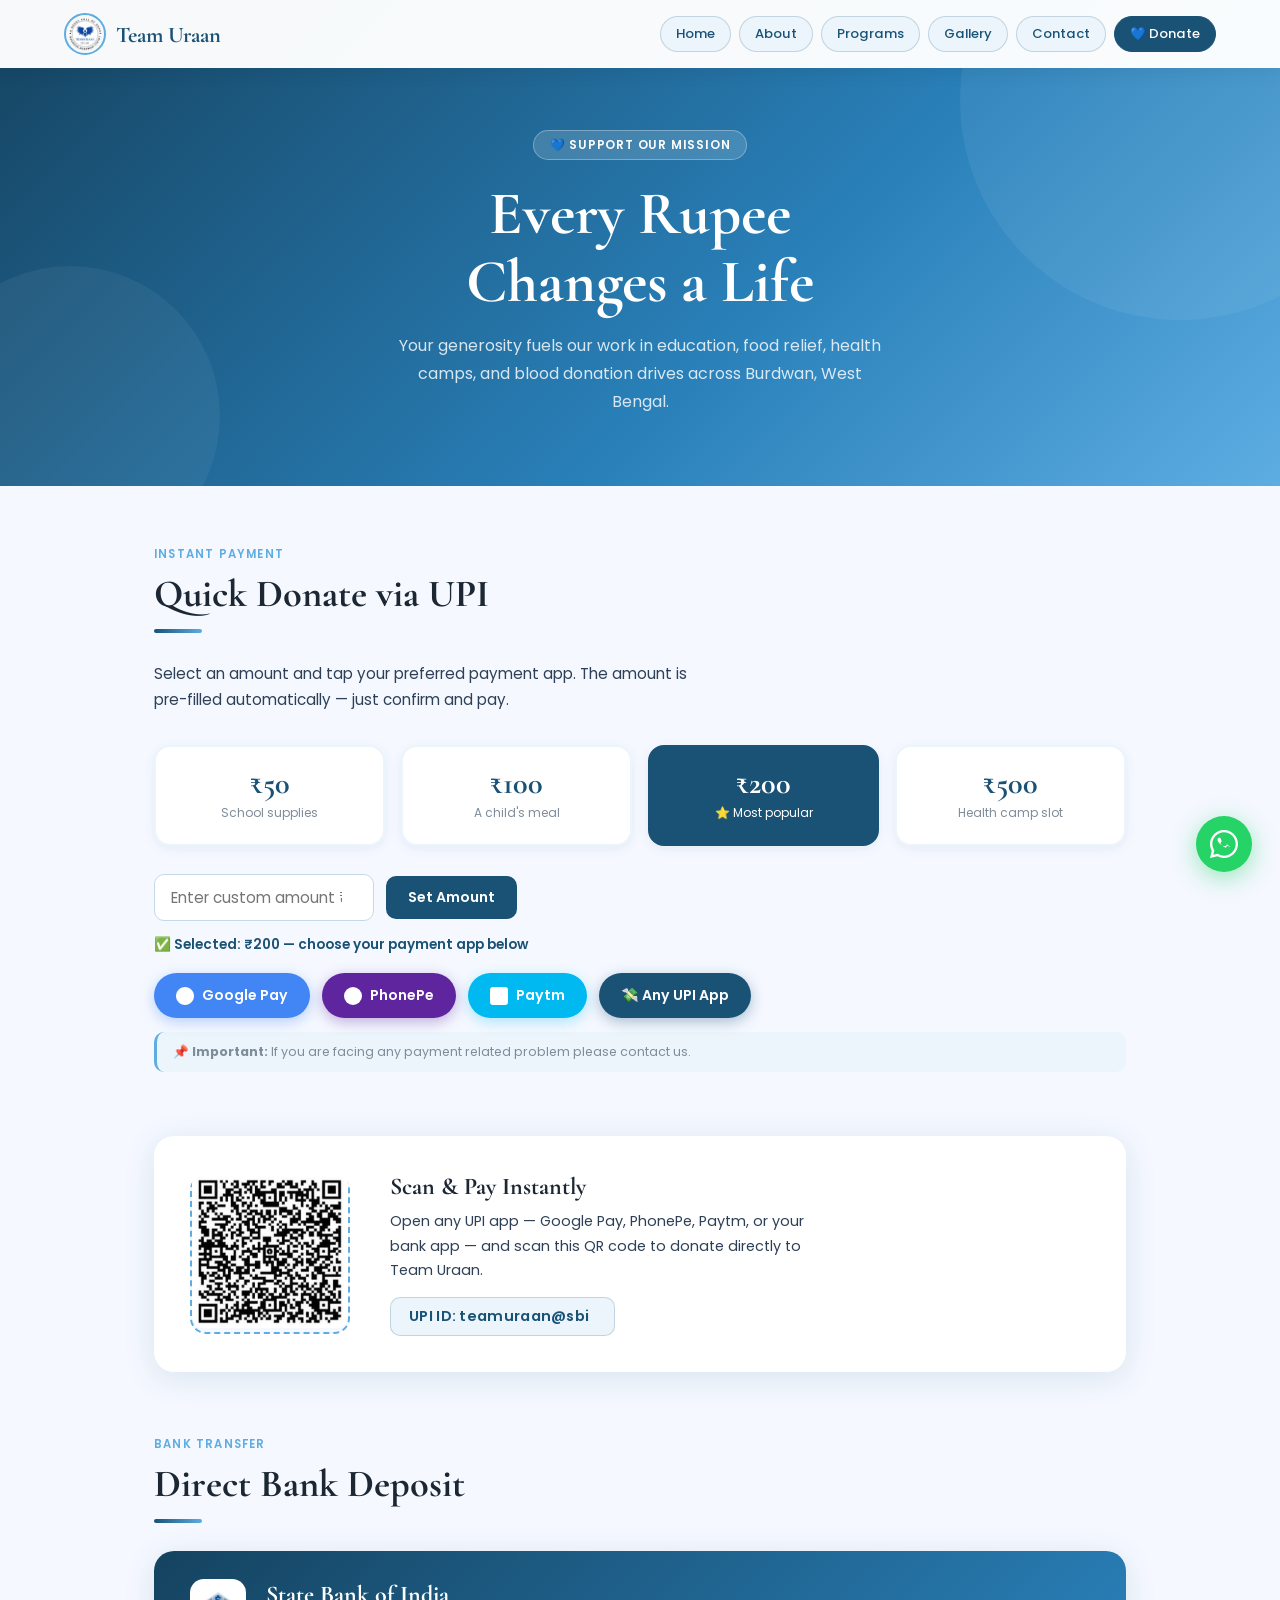
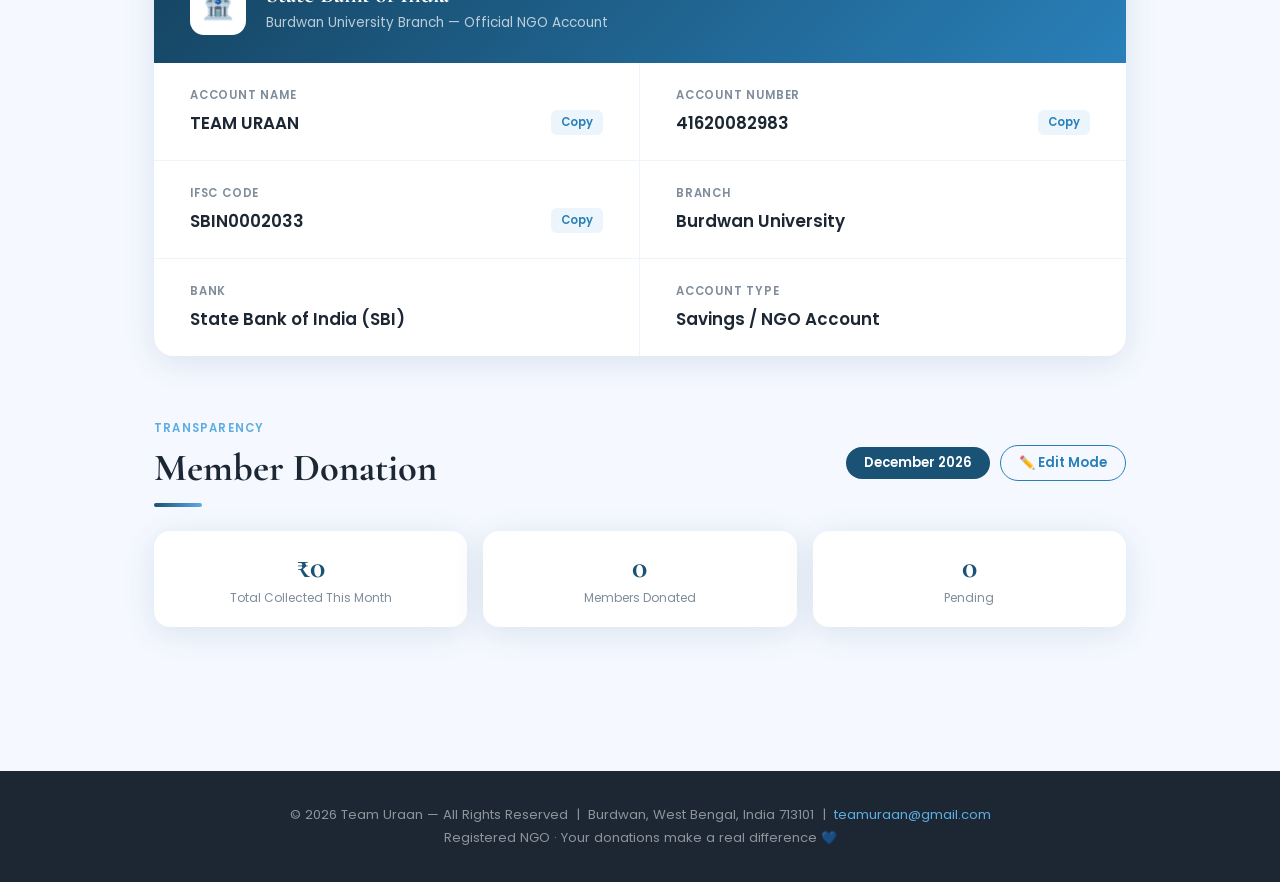
==== commit 427045c8: "payment updation 2" ====
--- a/donate.html
+++ b/donate.html
@@ -108,9 +108,9 @@
       </div>
 
       <div class="upi-note reveal">
-        📌 <strong>Important:</strong> Open <code>donate.html</code> and find
-        <code>UPI_ID = 'teamuraan@sbi'</code> in the &lt;script&gt; section at the bottom.
-        Replace it with your actual UPI ID to activate real payments.
+        📌 <strong>Important:</strong> 
+        If you are facing any payment related problem 
+        please contact us.
       </div>
 
     </section>
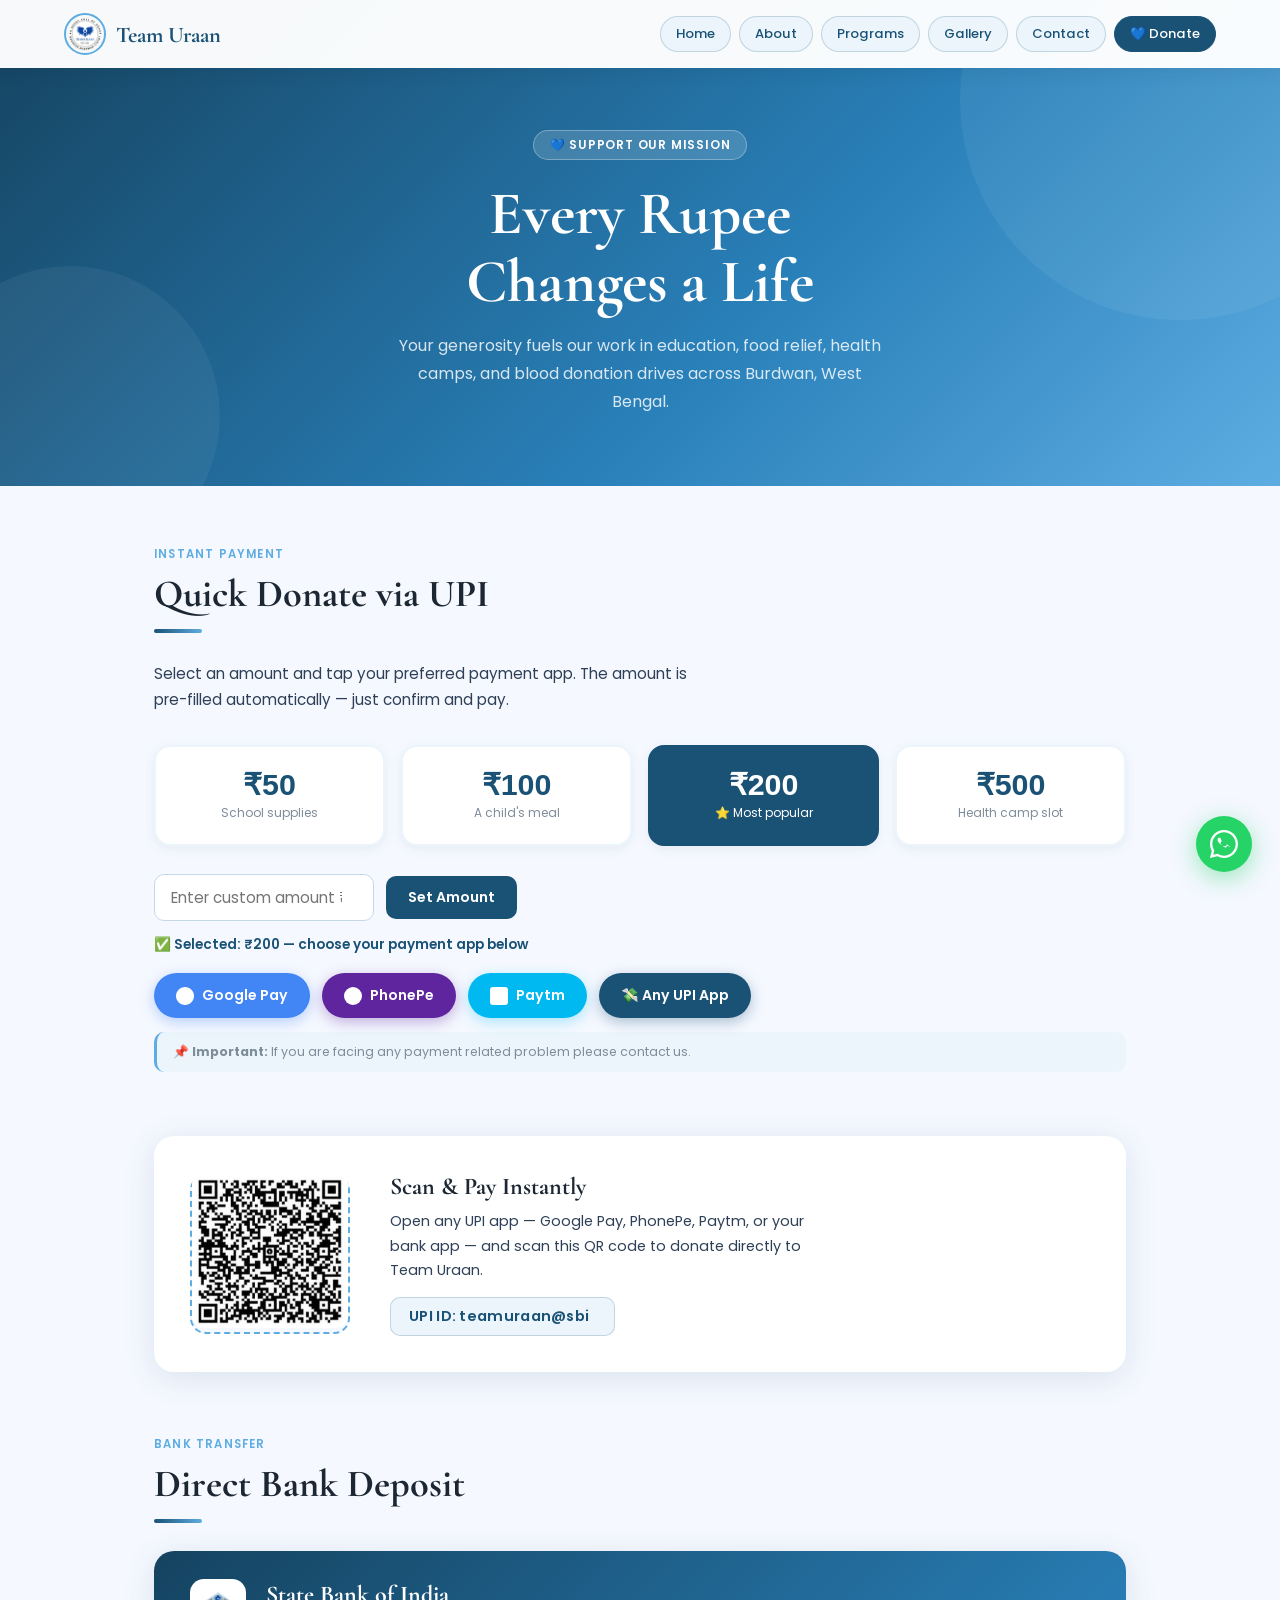
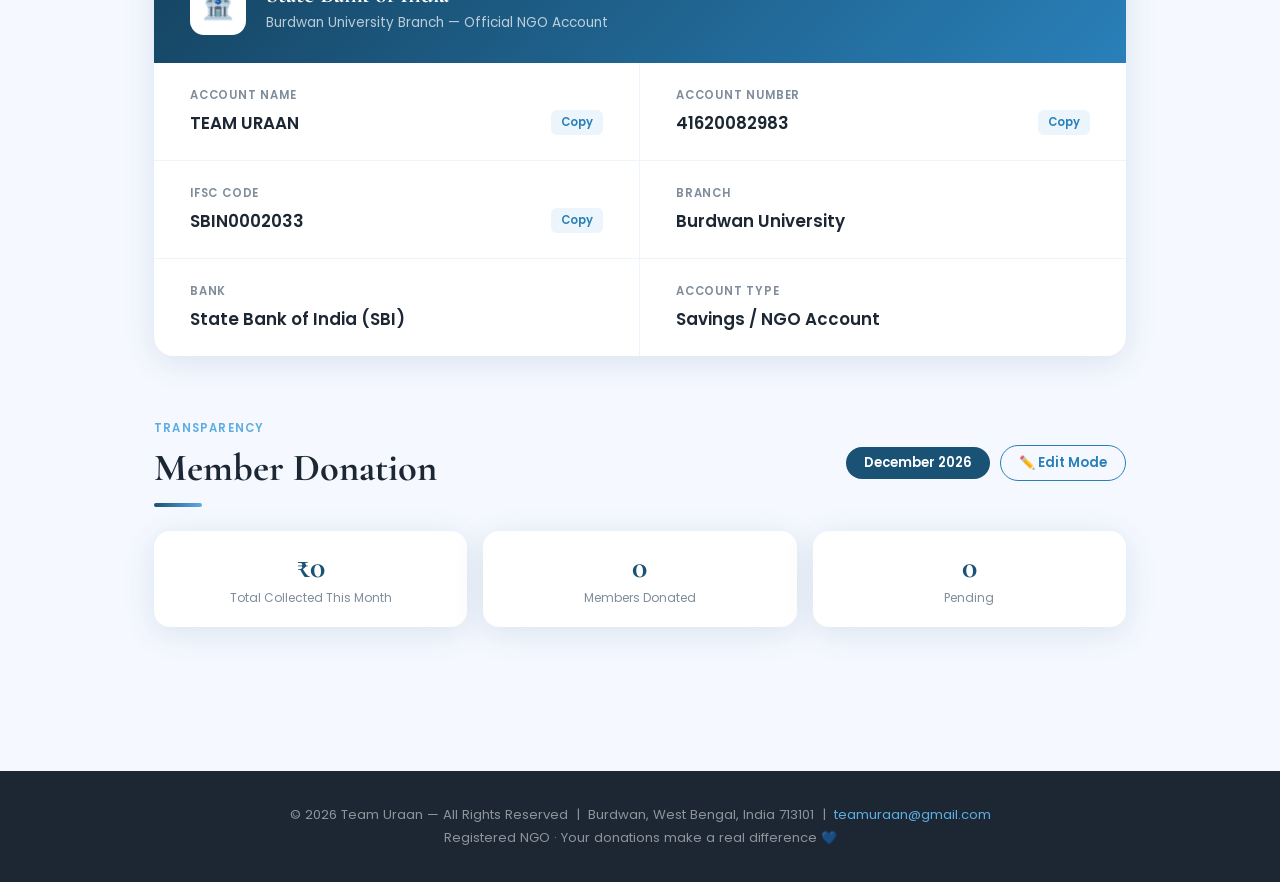
==== commit 5af49b54: "payment bug fix" ====
--- a/donate.html
+++ b/donate.html
@@ -383,15 +383,19 @@
         upi:     `upi://pay?${base}`
       };
 
-      window.location.href = links[app] || links.upi;
+      const a = document.createElement('a');
+      a.href = links[app] || links.upi;
+      document.body.appendChild(a);
+      a.click();
+      document.body.removeChild(a);
 
       // Fallback if app is not installed
-      setTimeout(() => {
-        const name = { gpay:'Google Pay', phonepe:'PhonePe', paytm:'Paytm', upi:'UPI App' }[app];
-        if (confirm(`Could not open ${name}.\nTry with generic UPI link?`)) {
-          window.location.href = `upi://pay?${base}`;
-        }
-      }, 2500);
+      // setTimeout(() => {
+      //   const name = { gpay:'Google Pay', phonepe:'PhonePe', paytm:'Paytm', upi:'UPI App' }[app];
+      //   if (confirm(`Could not open ${name}.\nTry with generic UPI link?`)) {
+      //     window.location.href = `upi://pay?${base}`;
+      //   }
+      // }, 2500);
     }
 
 
--- a/donate.css
+++ b/donate.css
@@ -212,7 +212,7 @@
 }
 
 .amount-btn .amt {
-  font-family: 'Cormorant Garamond', serif;
+  font-family: 'Arial', serif;
   font-size: 1.9rem; font-weight: 700;
   color: var(--blue-dark);
   display: block; line-height: 1;
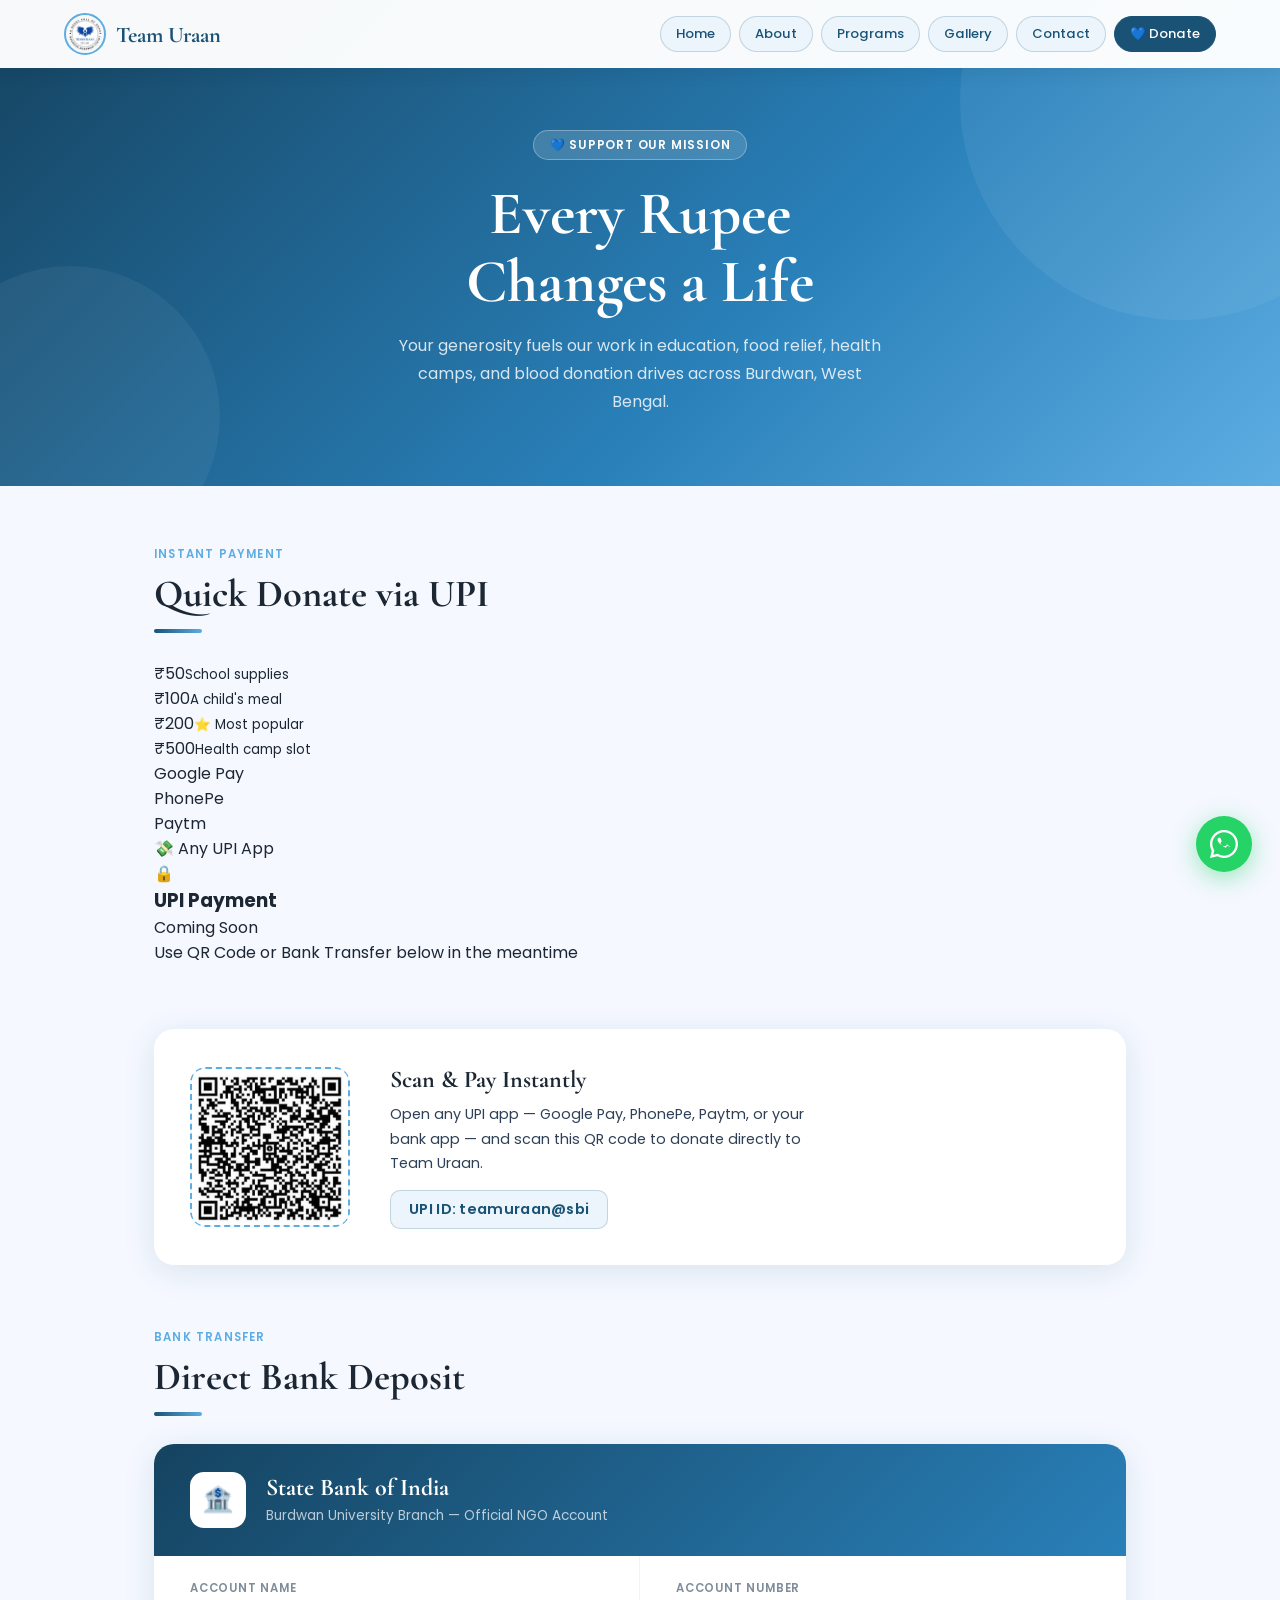
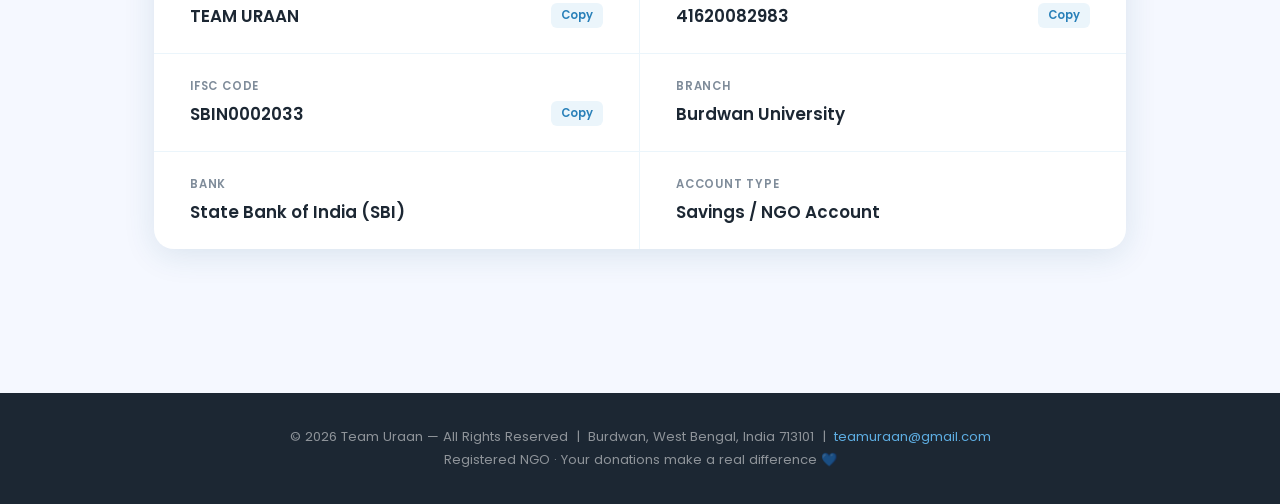
==== commit d6fe06fe: "Update donate.html" ====
--- a/donate.html
+++ b/donate.html
@@ -14,7 +14,6 @@
   ══════════════════════════════════════════ -->
   <nav>
     <div class="nav-brand">
-      <!-- Replace logo.jpg with your actual logo filename -->
       <img src="logo.png" alt="Team Uraan" onerror="this.style.display='none'"/>
       <span class="nav-name">Team Uraan</span>
     </div>
@@ -45,7 +44,7 @@
   <main>
 
     <!-- ══════════════════════════════════════════
-         SECTION 1 — QUICK DONATE (UPI)
+         SECTION 1 — UPI COMING SOON
     ══════════════════════════════════════════ -->
     <section id="quick-donate">
 
@@ -53,64 +52,35 @@
         <p class="section-label">Instant Payment</p>
         <h2 class="section-title">Quick Donate via UPI</h2>
         <div class="divider"></div>
-        <div class="quick-donate-intro">
-          <p>Select an amount and tap your preferred payment app.
-             The amount is pre-filled automatically — just confirm and pay.</p>
-        </div>
-      </div>
-
-      <!-- Amount buttons -->
-      <div class="amount-grid reveal">
-        <a class="amount-btn" onclick="selectAmount(this, 50)">
-          <span class="amt">₹50</span>
-          <span class="amt-sub">School supplies</span>
-        </a>
-        <a class="amount-btn" onclick="selectAmount(this, 100)">
-          <span class="amt">₹100</span>
-          <span class="amt-sub">A child's meal</span>
-        </a>
-        <a class="amount-btn featured" onclick="selectAmount(this, 200)">
-          <span class="amt">₹200</span>
-          <span class="amt-sub">⭐ Most popular</span>
-        </a>
-        <a class="amount-btn" onclick="selectAmount(this, 500)">
-          <span class="amt">₹500</span>
-          <span class="amt-sub">Health camp slot</span>
-        </a>
-      </div>
-
-      <!-- Custom amount -->
-      <div class="custom-amount-row reveal">
-        <input type="number" id="customAmount" placeholder="Enter custom amount ₹" min="1"/>
-        <button onclick="setCustomAmount()">Set Amount</button>
-      </div>
-
-      <!-- Selected amount label -->
-      <p id="selectedDisplay"></p>
-
-      <!-- UPI App buttons -->
-      <div class="upi-row reveal">
-        <a class="upi-btn upi-btn-gpay" href="#" onclick="openUPI(event,'gpay')">
-          <svg viewBox="0 0 24 24" fill="white"><path d="M12 0C5.372 0 0 5.373 0 12s5.372 12 12 12c6.627 0 12-5.373 12-12S18.627 0 12 0z"/></svg>
-          Google Pay
-        </a>
-        <a class="upi-btn upi-btn-phonepe" href="#" onclick="openUPI(event,'phonepe')">
-          <svg viewBox="0 0 24 24" fill="white"><circle cx="12" cy="12" r="12"/></svg>
-          PhonePe
-        </a>
-        <a class="upi-btn upi-btn-paytm" href="#" onclick="openUPI(event,'paytm')">
-          <svg viewBox="0 0 24 24" fill="white"><rect width="24" height="24" rx="4"/></svg>
-          Paytm
-        </a>
-        <a class="upi-btn upi-btn-upi" href="#" onclick="openUPI(event,'upi')">
-          💸 Any UPI App
-        </a>
-      </div>
-
-      <div class="upi-note reveal">
-        📌 <strong>Important:</strong> 
-        If you are facing any payment related problem 
-        please contact us.
+      </div>
+
+      <!-- Coming Soon Blur Box -->
+      <div class="coming-soon-wrap reveal">
+
+        <!-- Blurred background content (purely decorative) -->
+        <div class="coming-soon-blur">
+          <div class="blur-amount-grid">
+            <div class="blur-amt-btn"><span>₹50</span><small>School supplies</small></div>
+            <div class="blur-amt-btn"><span>₹100</span><small>A child's meal</small></div>
+            <div class="blur-amt-btn featured"><span>₹200</span><small>⭐ Most popular</small></div>
+            <div class="blur-amt-btn"><span>₹500</span><small>Health camp slot</small></div>
+          </div>
+          <div class="blur-upi-row">
+            <div class="blur-upi-btn gpay">Google Pay</div>
+            <div class="blur-upi-btn phonepe">PhonePe</div>
+            <div class="blur-upi-btn paytm">Paytm</div>
+            <div class="blur-upi-btn upi">💸 Any UPI App</div>
+          </div>
+        </div>
+
+        <!-- Coming Soon Overlay -->
+        <div class="coming-soon-overlay">
+          <div class="coming-soon-badge">🔒</div>
+          <h3>UPI Payment</h3>
+          <p class="cs-main">Coming Soon</p>
+          <span class="cs-sub">Use QR Code or Bank Transfer below in the meantime</span>
+        </div>
+
       </div>
 
     </section>
@@ -123,21 +93,7 @@
 
       <div class="qr-box">
         <img src="qr.png" alt="UPI QR Code"
-               style="width:100%;height:100%;object-fit:contain;border-radius:12px;"/>
-        
-        
-        <svg 
-        width="48" height="48" viewBox="0 0 24 24" fill="none"
-             stroke="currentColor" stroke-width="1.5">
-          <rect x="3" y="3" width="7" height="7"/>
-          <rect x="14" y="3" width="7" height="7"/>
-          <rect x="3" y="14" width="7" height="7"/>
-          <rect x="14" y="14" width="3" height="3"/>
-          <rect x="19" y="14" width="2" height="2"/>
-          <rect x="14" y="19" width="2" height="2"/>
-          <rect x="18" y="19" width="3" height="2"/>
-        </svg>
-        <!-- <span>Add your<br/>UPI QR here</span> -->
+             style="width:100%;height:100%;object-fit:contain;border-radius:12px;"/>
       </div>
 
       <div class="qr-info">
@@ -145,8 +101,7 @@
         <p>Open any UPI app — Google Pay, PhonePe, Paytm, or your bank app —
            and scan this QR code to donate directly to Team Uraan.</p>
         <div class="upi-id-display">
-          UPI ID: teamuraan@sbi &nbsp;
-          
+          UPI ID: teamuraan@sbi
         </div>
       </div>
 
@@ -215,15 +170,15 @@
             <div class="value">Savings / NGO Account</div>
           </div>
 
-        </div><!-- /bank-details-grid -->
-      </div><!-- /bank-card -->
+        </div>
+      </div>
 
     </section>
 
 
     <!-- ══════════════════════════════════════════
          SECTION 4 — MONTHLY DONATION TRACKER
-    ══════════════════════════════════════════ -->
+    ══════════════════════════════════════════ 
     <section id="tracker">
 
       <div class="tracker-header-row reveal">
@@ -240,7 +195,7 @@
         </div>
       </div>
 
-      <!-- Summary cards -->
+       Summary cards 
       <div class="tracker-summary reveal">
         <div class="summary-card">
           <span class="s-num" id="totalAmount">₹0</span>
@@ -256,8 +211,8 @@
         </div>
       </div>
 
-      <!-- Donation table -->
-      <!-- <div class="tracker-table-wrap reveal">
+       Donation table 
+      <div class="tracker-table-wrap reveal">
         <table id="donationTable">
           <thead>
             <tr>
@@ -269,10 +224,9 @@
             </tr>
           </thead>
           <tbody id="tableBody">
-            Rows rendered by JavaScript -->
-          <!-- </tbody>
+             Rows rendered by JavaScript 
+          </tbody>
         </table>
-        <-- Shown only in edit mode 
         <button class="add-row-btn" id="addRowBtn" onclick="addRow()" style="display:none;">
           + Add Member
         </button>
@@ -280,9 +234,9 @@
 
       <p class="edit-mode-hint" id="editHint">
         Click <strong>Edit Mode</strong> to update donation records.
-      </p> -->
-
-    </section>
+      </p>
+
+    </section> -->
 
   </main>
 
@@ -313,10 +267,8 @@
   ══════════════════════════════════════════ -->
   <script>
 
-    /* ════════════════════════════════════════════
-       ⚙️  CONFIG — Edit these two values
-       ════════════════════════════════════════════ */
-    const UPI_ID   = 'teamuraan@sbi';  // ← Replace with your real UPI ID
+ 
+    const UPI_ID   = '9476325086@ptsbi';  // ← Replace with your real UPI ID
     const UPI_NAME = 'Team Uraan';
 
 
@@ -329,75 +281,12 @@
     );
     document.querySelectorAll('.reveal').forEach(el => observer.observe(el));
 
-
     /* ── Current month badge ────────────────────── */
     const MONTHS = ['January','February','March','April','May','June',
                     'July','August','September','October','November','December'];
-    const NOW    = new Date();
+    const NOW = new Date();
     document.getElementById('currentMonth').textContent =
       MONTHS[NOW.getMonth()] + ' ' + NOW.getFullYear();
-
-
-    /* ════════════════════════════════════════════
-       UPI / QUICK DONATE
-       ════════════════════════════════════════════ */
-    let selectedAmount = 200;
-    updateDisplay();
-
-    function selectAmount(el, amt) {
-      document.querySelectorAll('.amount-btn').forEach(b => b.classList.remove('selected'));
-      el.classList.add('selected');
-      selectedAmount = amt;
-      document.getElementById('customAmount').value = '';
-      updateDisplay();
-    }
-
-    function setCustomAmount() {
-      const val = parseInt(document.getElementById('customAmount').value);
-      if (!val || val < 1) { alert('Please enter a valid amount.'); return; }
-      selectedAmount = val;
-      document.querySelectorAll('.amount-btn').forEach(b => b.classList.remove('selected'));
-      updateDisplay();
-    }
-
-    function updateDisplay() {
-      const el = document.getElementById('selectedDisplay');
-      el.textContent = selectedAmount
-        ? '✅ Selected: ₹' + selectedAmount + ' — choose your payment app below'
-        : '';
-    }
-
-    function openUPI(e, app) {
-      e.preventDefault();
-      if (!selectedAmount) {
-        alert('Please select a donation amount first.');
-        return;
-      }
-      const note = 'Donation to Team Uraan';
-      const base = `pa=${encodeURIComponent(UPI_ID)}&pn=${encodeURIComponent(UPI_NAME)}&am=${selectedAmount}&cu=INR&tn=${encodeURIComponent(note)}`;
-
-      const links = {
-        gpay:    `tez://upi/pay?${base}`,
-        phonepe: `phonepe://pay?${base}`,
-        paytm:   `paytmmp://pay?${base}`,
-        upi:     `upi://pay?${base}`
-      };
-
-      const a = document.createElement('a');
-      a.href = links[app] || links.upi;
-      document.body.appendChild(a);
-      a.click();
-      document.body.removeChild(a);
-
-      // Fallback if app is not installed
-      // setTimeout(() => {
-      //   const name = { gpay:'Google Pay', phonepe:'PhonePe', paytm:'Paytm', upi:'UPI App' }[app];
-      //   if (confirm(`Could not open ${name}.\nTry with generic UPI link?`)) {
-      //     window.location.href = `upi://pay?${base}`;
-      //   }
-      // }, 2500);
-    }
-
 
     /* ── Copy to clipboard ──────────────────────── */
     function copyText(text, btn) {
@@ -411,21 +300,12 @@
       });
     }
 
-
     /* ════════════════════════════════════════════
        DONATION TRACKER
-
-       HOW TO UPDATE MONTHLY DATA:
-       1. Click "Edit Mode" button on the page
-       2. Edit names, amounts, dates, status
-       3. Click "Save & Exit" when done
-
-       To permanently update the default data,
-       edit the donationData array below.
+       ✏️ UPDATE donationData array each month
        ════════════════════════════════════════════ */
     let editMode = false;
 
-    // ✏️ UPDATE THIS ARRAY each month with member data
     let donationData = [
       { name: 'Rahul Das',        amount: 200, date: '2026-05-01', status: 'Paid'    },
       { name: 'Priya Mondal',     amount: 200, date: '2026-05-02', status: 'Paid'    },
@@ -440,36 +320,33 @@
     function renderTable() {
       const tbody = document.getElementById('tableBody');
       tbody.innerHTML = '';
-
       donationData.forEach((row, i) => {
         const tr = document.createElement('tr');
-
         if (editMode) {
           tr.innerHTML = `
             <td>${i + 1}</td>
             <td class="editable-cell">
-              <input value="${row.name}"
-                     onchange="donationData[${i}].name = this.value"/>
+              <input value="${row.name}" onchange="donationData[${i}].name=this.value"/>
             </td>
             <td class="editable-cell">
               <input type="number" value="${row.amount}"
-                     onchange="donationData[${i}].amount = parseInt(this.value)||0; updateSummary()"/>
+                     onchange="donationData[${i}].amount=parseInt(this.value)||0;updateSummary()"/>
             </td>
             <td class="editable-cell">
               <input type="date" value="${row.date}"
-                     onchange="donationData[${i}].date = this.value"/>
+                     onchange="donationData[${i}].date=this.value"/>
             </td>
             <td class="editable-cell">
-              <select onchange="donationData[${i}].status = this.value; updateSummary()">
-                <option ${row.status === 'Paid'    ? 'selected' : ''}>Paid</option>
-                <option ${row.status === 'Pending' ? 'selected' : ''}>Pending</option>
+              <select onchange="donationData[${i}].status=this.value;updateSummary()">
+                <option ${row.status==='Paid'?'selected':''}>Paid</option>
+                <option ${row.status==='Pending'?'selected':''}>Pending</option>
               </select>
             </td>
             <td>
               <button class="delete-row-btn" onclick="deleteRow(${i})">✕ Remove</button>
             </td>`;
         } else {
-          const initials = row.name.split(' ').map(w => w[0]).join('').slice(0, 2).toUpperCase();
+          const initials = row.name.split(' ').map(w=>w[0]).join('').slice(0,2).toUpperCase();
           tr.innerHTML = `
             <td>${i + 1}</td>
             <td><div class="name-cell">
@@ -477,16 +354,15 @@
             </div></td>
             <td class="amount-cell">₹${row.amount.toLocaleString('en-IN')}</td>
             <td>${formatDate(row.date)}</td>
-            <td><span class="status-badge ${row.status === 'Paid' ? 'status-paid' : 'status-pending'}">${row.status}</span></td>`;
+            <td><span class="status-badge ${row.status==='Paid'?'status-paid':'status-pending'}">${row.status}</span></td>`;
         }
-
         tbody.appendChild(tr);
       });
     }
 
     function formatDate(d) {
       if (!d) return '—';
-      return new Date(d).toLocaleDateString('en-IN', { day: 'numeric', month: 'short', year: 'numeric' });
+      return new Date(d).toLocaleDateString('en-IN', { day:'numeric', month:'short', year:'numeric' });
     }
 
     function updateSummary() {
@@ -503,24 +379,20 @@
       const btn    = document.getElementById('editToggle');
       const addBtn = document.getElementById('addRowBtn');
       const hint   = document.getElementById('editHint');
-
       btn.textContent = editMode ? '💾 Save & Exit' : '✏️ Edit Mode';
       btn.classList.toggle('active', editMode);
       addBtn.style.display = editMode ? 'block' : 'none';
       hint.innerHTML = editMode
-        ? '🟢 Edit mode ON — change names, amounts, dates and status freely. Click <strong>Save & Exit</strong> when done.'
+        ? '🟢 Edit mode ON — update freely. Click <strong>Save & Exit</strong> when done.'
         : 'Click <strong>Edit Mode</strong> to update donation records.';
-
       renderTable();
       updateSummary();
     }
 
     function addRow() {
       donationData.push({
-        name:   'New Member',
-        amount: 200,
-        date:   new Date().toISOString().split('T')[0],
-        status: 'Pending'
+        name: 'New Member', amount: 200,
+        date: new Date().toISOString().split('T')[0], status: 'Pending'
       });
       renderTable();
       updateSummary();
@@ -537,4 +409,4 @@
   </script>
 
 </body>
-</html>+</html>
